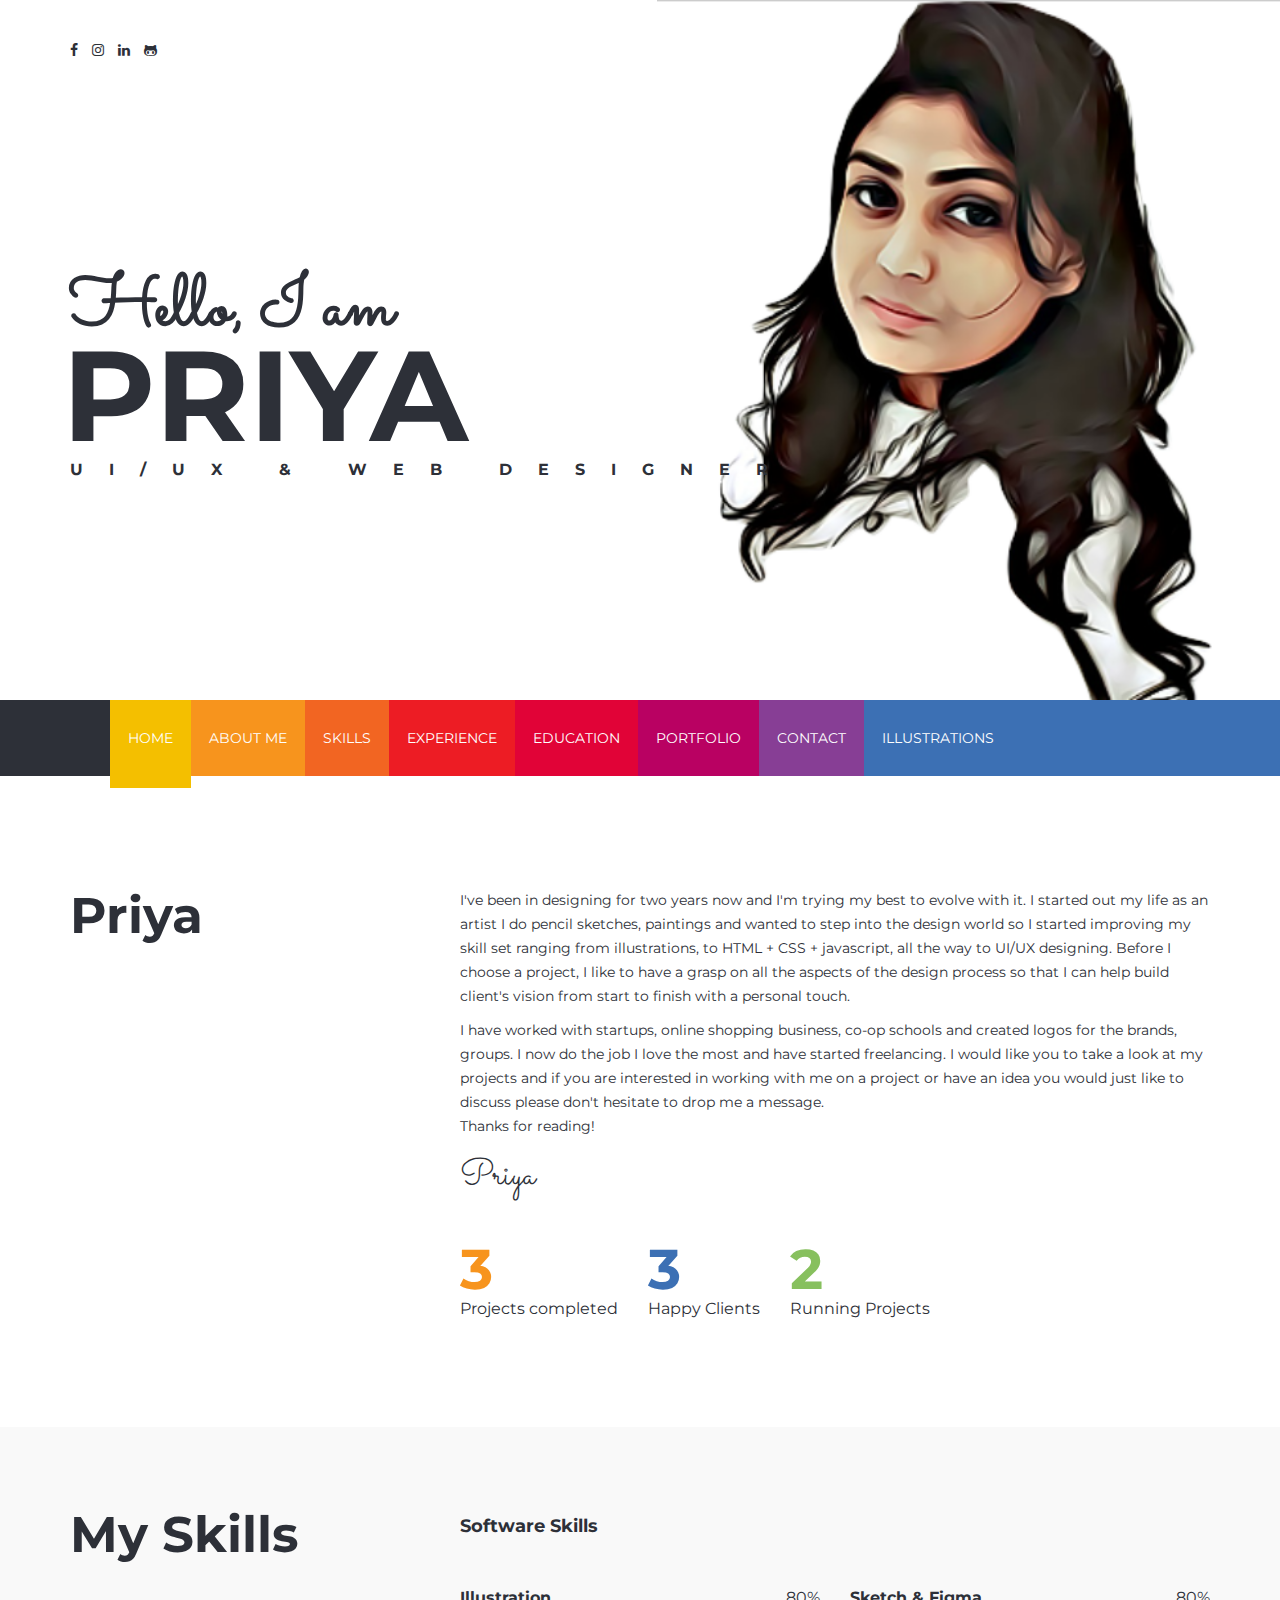
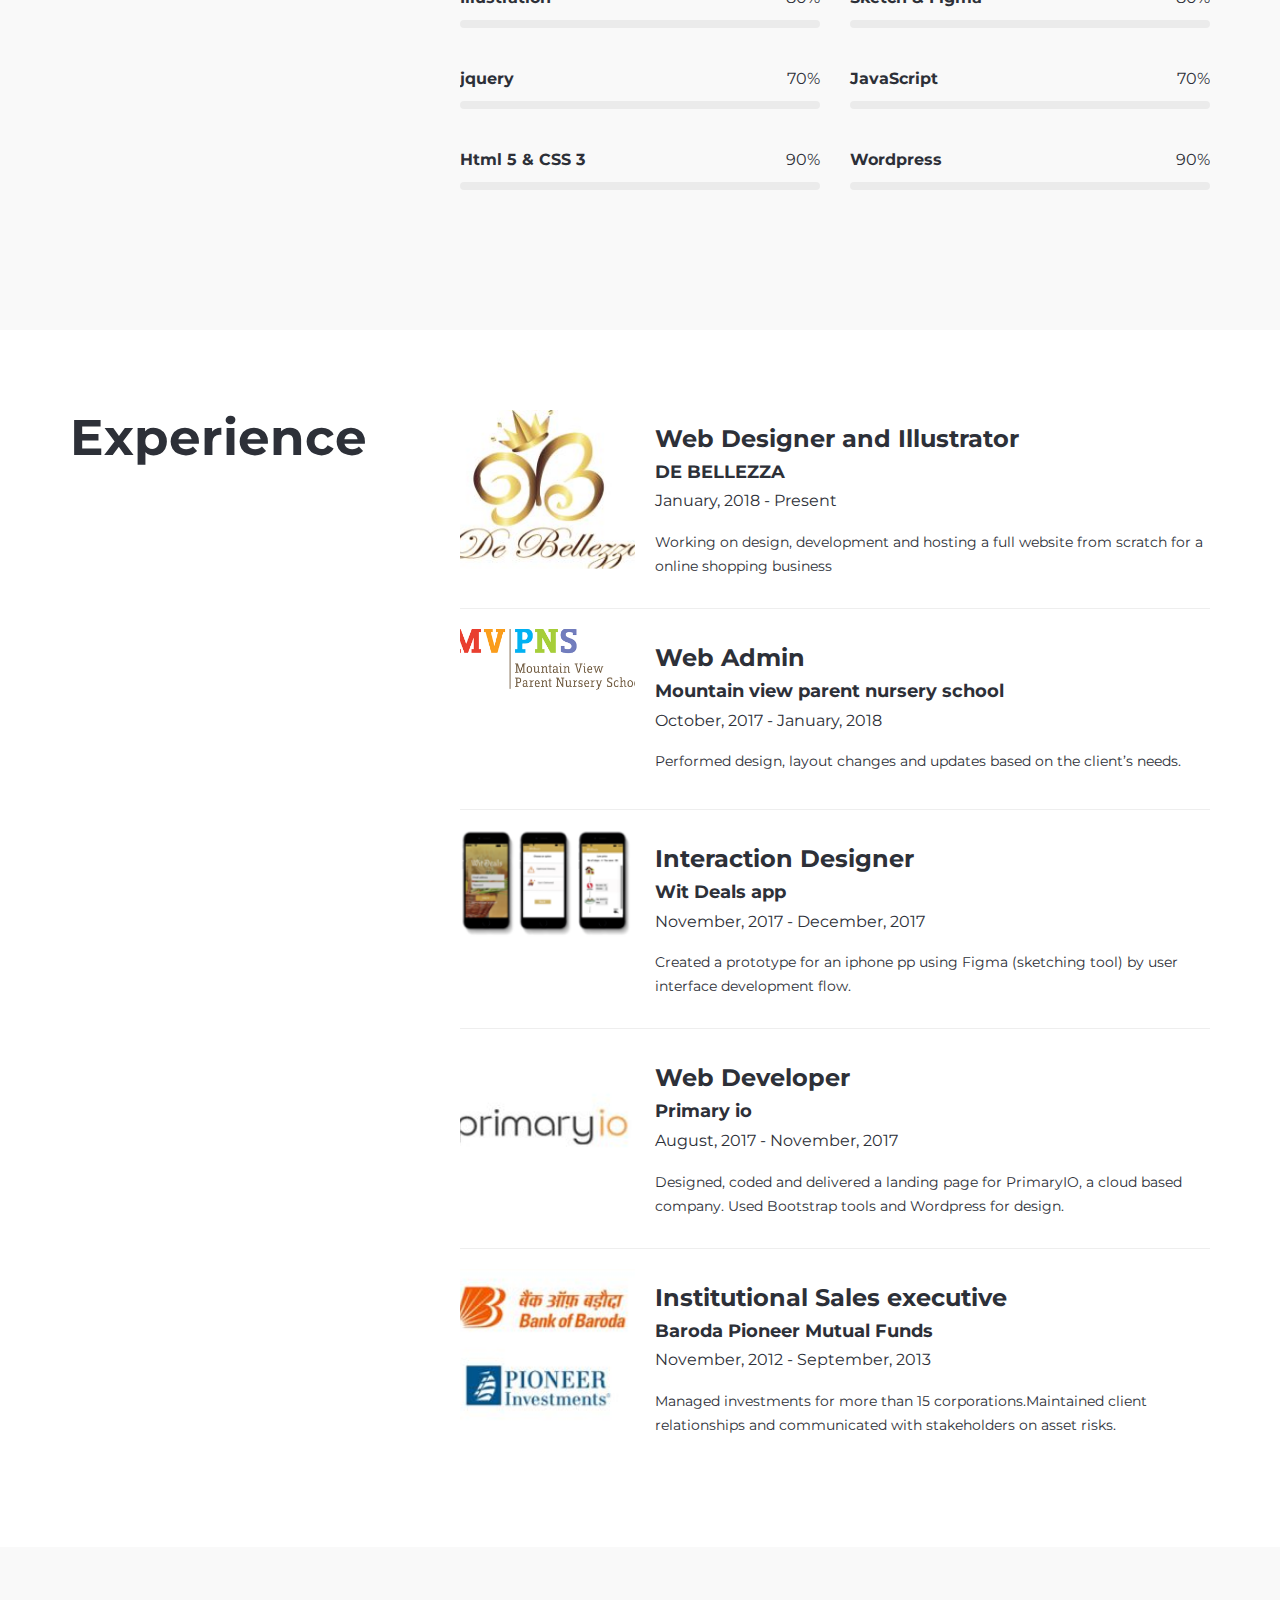
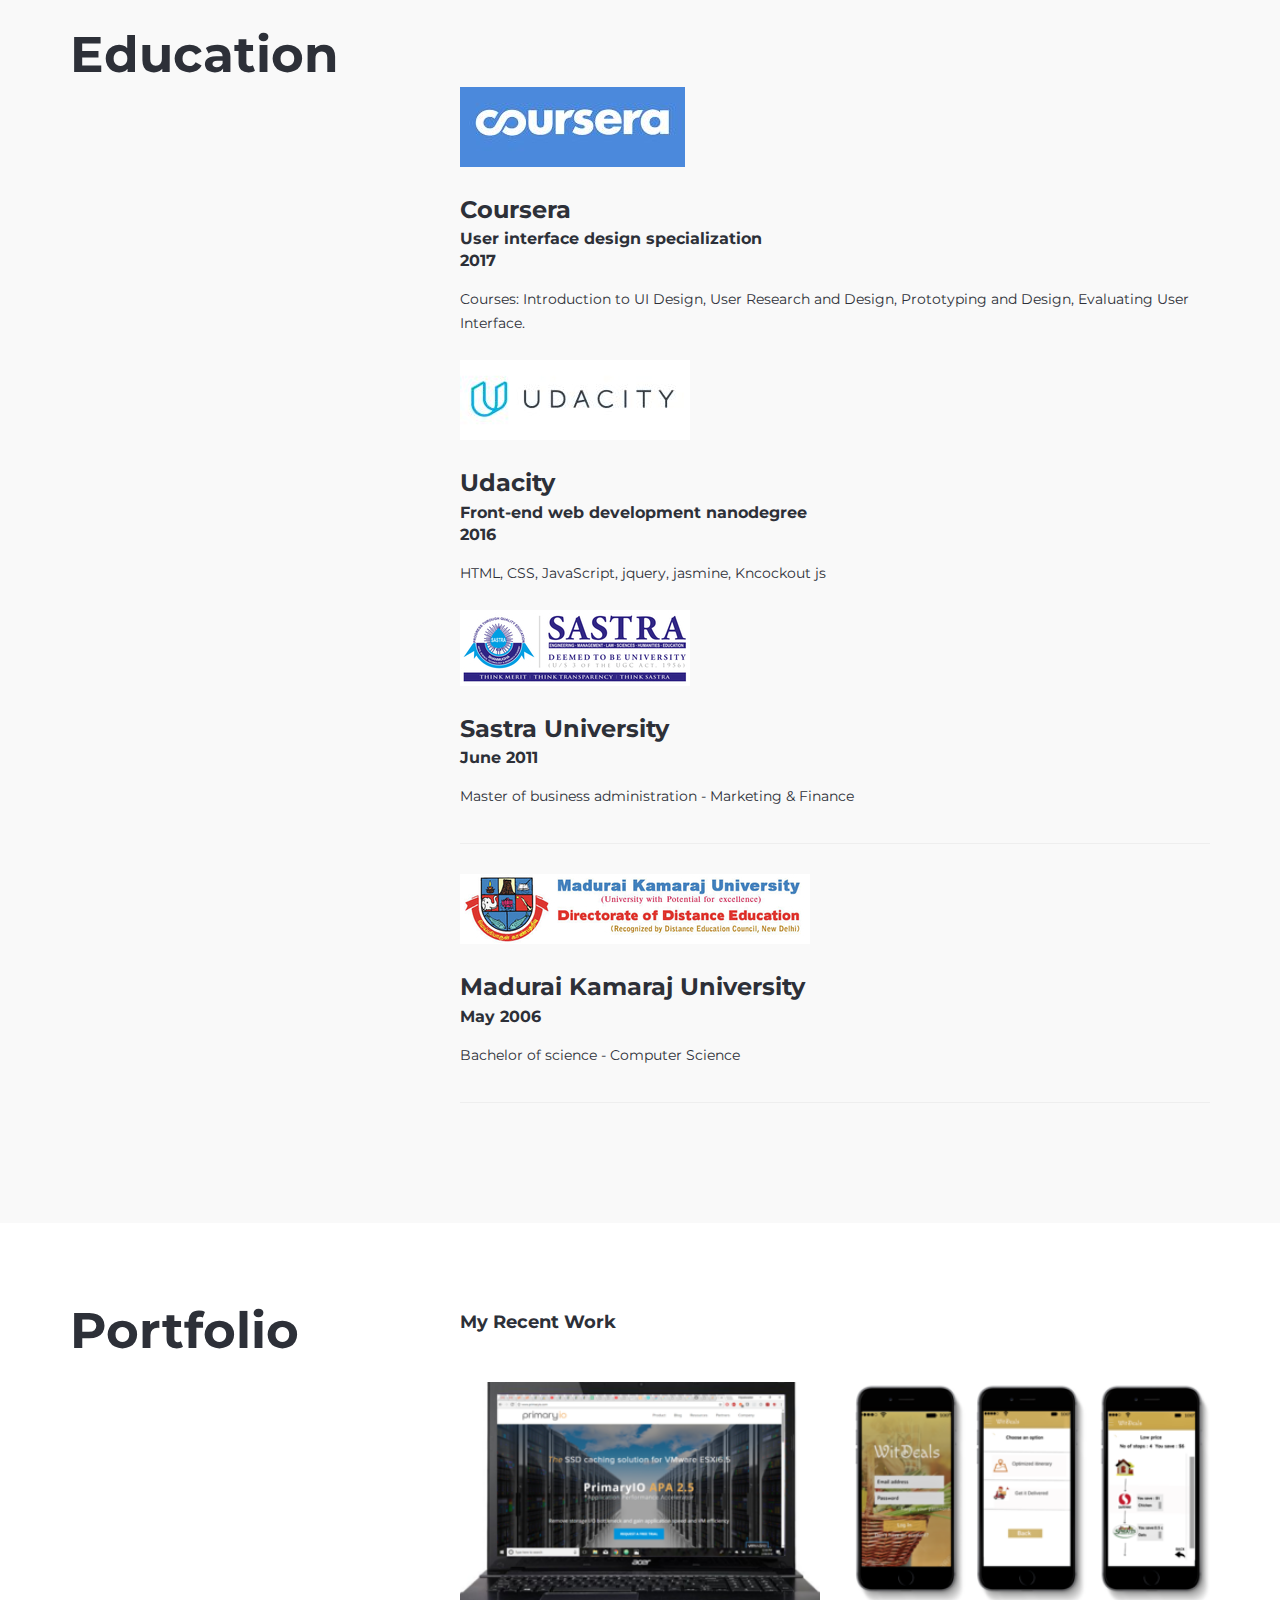
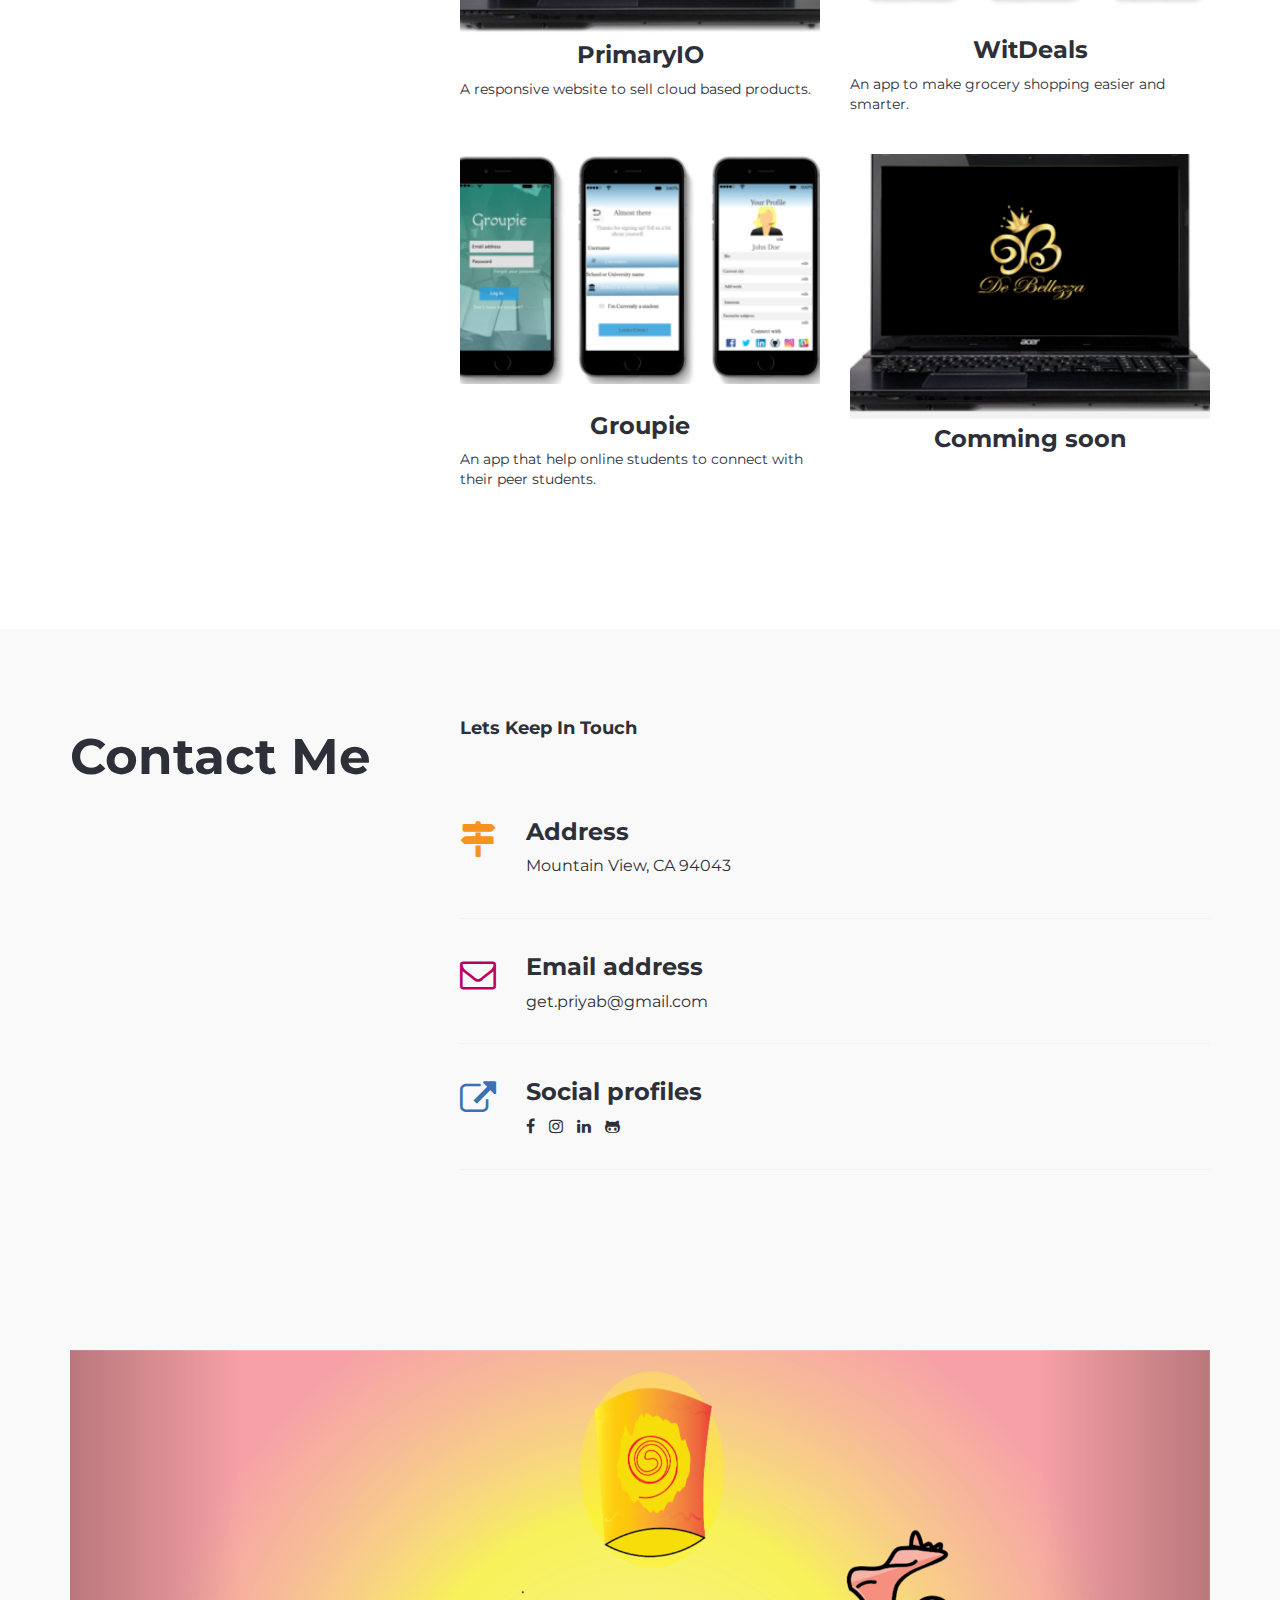
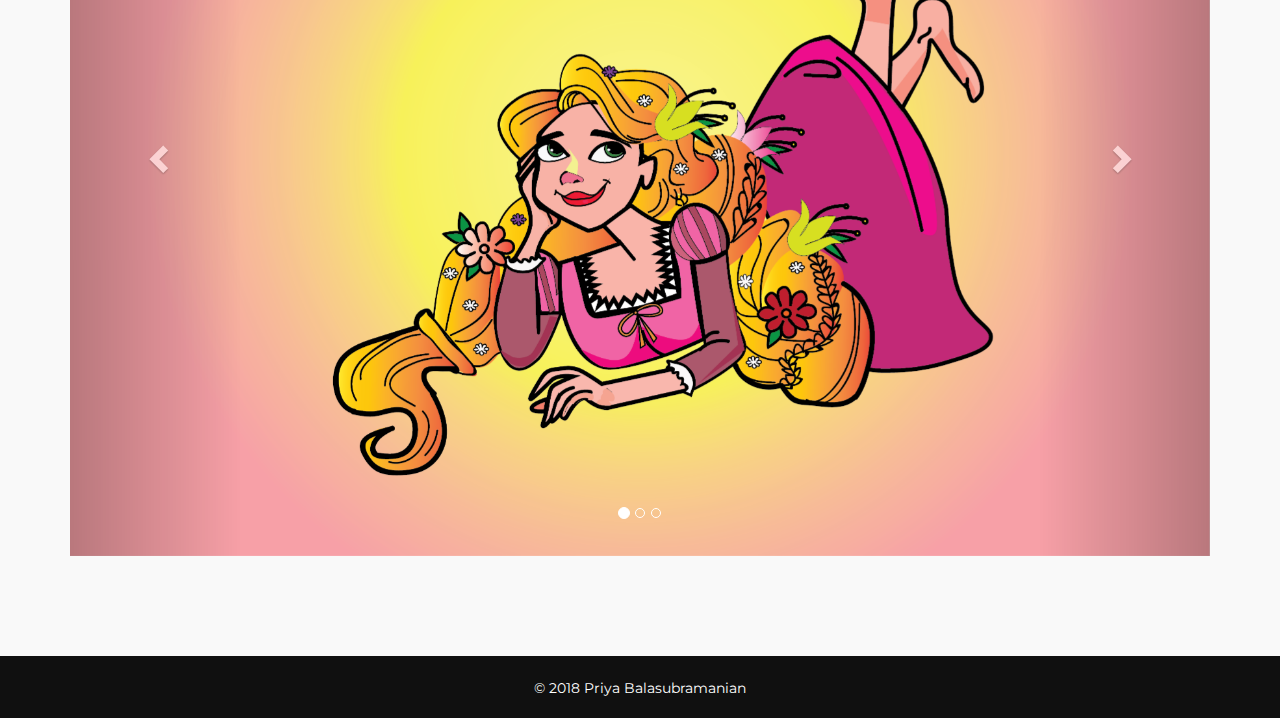
==== index.html @ 03eb18dc "new images" ====
<!DOCTYPE html>
<html lang="en">
    <head>
        <meta charset="utf-8">
        <meta http-equiv="X-UA-Compatible" content="IE=edge">
        <meta name="viewport" content="width=device-width, initial-scale=1">
        <meta name="author" content="Theme Region">
        <meta name="description" content="">

        <title>My Portfolio </title>

        <!-- CSS -->
        <link rel="stylesheet" href="css/bootstrap.min.css">
        <link rel="stylesheet" href="css/font-awesome.min.css">
        <link rel="stylesheet" href="css/magnific-popup.css">
        <link rel="stylesheet" href="css/animate.css">
        <link rel="stylesheet" href="css/main.css">
        <link rel="stylesheet" href="css/responsive.css">
        <script src="https://ajax.googleapis.com/ajax/libs/jquery/3.3.1/jquery.min.js"></script>
        <script src="https://maxcdn.bootstrapcdn.com/bootstrap/3.3.7/js/bootstrap.min.js"></script>
        <!-- Fonts -->
        <link href="https://fonts.googleapis.com/css?family=Montserrat:400,700|Sacramento" rel="stylesheet">

        <!-- icons -->
        <link rel="icon" href="images/ico/favicon.ico">
        <link rel="apple-touch-icon-precomposed" sizes="144x144" href="../images/ico/apple-touch-icon-144-precomposed.png">
        <link rel="apple-touch-icon-precomposed" sizes="114x114" href="../images/ico/apple-touch-icon-114-precomposed.png">
        <link rel="apple-touch-icon-precomposed" sizes="72x72" href="../images/ico/apple-touch-icon-72-precomposed.png">
        <link rel="apple-touch-icon-precomposed" sizes="57x57" href="../images/ico/apple-touch-icon-57-precomposed.png">

        <!-- HTML5 shim and Respond.js for IE8 support of HTML5 elements and media queries -->
        <!-- WARNING: Respond.js doesn't work if you view the page via file:// -->
        <!--[if lt IE 9]>
          <script src="https://oss.maxcdn.com/html5shiv/3.7.2/html5shiv.min.js"></script>
          <script src="https://oss.maxcdn.com/respond/1.4.2/respond.min.js"></script>
        <![endif]-->

    </head>
    <body>
        <div class="main-wrapper home-two">
            <div id="home-banner">
                <div class="container">
                    <div class="row">
                        <div class="col-sm-9">
                            <div class="banner-content">
                                <div class="home-social">
                                    <ul class="list-inline">
                                        <li><a href="https://www.facebook.com/priyabalasubramaniann" target="_blank"><i class="fa fa-facebook" aria-hidden="true"></i></a></li>
                                        <li><a href="https://www.instagram.com/p_r_i_y_a___/?hl=en" target="_blank"><i class="fa fa-instagram" aria-hidden="true"></i></a></li>
                                        <li><a href="https://www.linkedin.com/in/priyadharshini-balasubramanian-b0767b140/" target="_blank"><i class="fa fa-linkedin" aria-hidden="true"></i></a></li>
                                        <li><a href="https://github.com/priii" target="_blank"><i class="fa fa-github-alt" aria-hidden="true"></i></a></li>
                                    </ul>
                                </div>
                                <div class="banner-info">
                                    <h1>Hello, I am</h1>
                                    <h2>PRIYA</h2>
                                    <h3>UI/UX & Web Designer</h3>
                                </div>
                            </div>
                        </div>
                    </div><!-- row -->
                </div><!-- container -->
            </div><!-- home-banner -->

            <div class="container">
                <div id="navigation" class="menu-two">
                    <div class="navbar">
                        <div class="navbar-header">
                            <button type="button" class="navbar-toggle collapsed" data-toggle="collapse" data-target=".navbar-collapse">
                                <span class="sr-only">Toggle navigation</span>
                                <span class="icon-bar"></span>
                                <span class="icon-bar"></span>
                                <span class="icon-bar"></span>
                            </button>
                             <div class="navbar-brand logo">
                              <!--  <a href="index-two.html"><img class="img-responsive" src="images/logo.png" alt="Image" ></a>-->
                            </div>
                        </div>
                        <div class="collapse navbar-collapse">
                            <nav id="mainmenu">
                                <ul class="nav navbar-nav">
                                    <li class=" scroll current"><a href="#home-banner">Home</a></li>
                                    <li class="scroll"><a href="#about">About Me</a></li>
                                     <li class="scroll"><a href="#skill">Skills</a></li>
                                     <li class="scroll"><a href="#exprience">Experience</a></li>
                                     <li class="scroll"><a href="#education">Education</a></li>
                                     <li class="scroll"><a href="#portfolio">Portfolio</a></li>
                                     <li class="scroll"><a href="#contact">Contact</a></li>
                                    <li><a href="index-two.html#illustrations">Illustrations</a></li>
                                     <!--<li class="scroll"><a href="#blog">Blog</a></li>-->
                                </ul>
                            </nav>
                        </div>
                    </div><!-- navbar -->
                </div><!-- navigation -->
            </div><!-- container -->

            <div id="about" class="about-section section-padding">
                <div class="container">
                    <div class="row">
                        <div class="col-sm-4">
                            <div class="section-title">
                                <h1>Priya</h1>
                            </div>
                        </div>
                        <div class="col-sm-8">
                            <div class="about-info">
                                <p>I've been in designing for two years now and I'm trying my best to evolve with it. I started out my life as an artist I do pencil sketches, paintings
                                and wanted to step into the design world so I started improving my skill set ranging from illustrations, to HTML + CSS + javascript, all the way to UI/UX designing.
                              Before I choose a project, I like to have a grasp on all the aspects of the design process so that I can help build client's vision from start to finish with a personal touch. </p>
                              <p>I have worked with startups, online shopping business, co-op schools and created logos for the brands, groups. I now do the job I love the most and have started freelancing.
                                I would like you to take a look at my projects and if you are interested in working with me on a project or have an idea you would just like to discuss please don't hesitate to drop me a message.
                                <br>Thanks for reading! </p>

                                <div class="signature">
                                    <h1>Priya</h1>
                                </div>
                            </div>
                          <!--  <address>
                                <p><span>Full Name:</span> Priyadharshini Balasubramanian</p>
                                <p><span>Email:</span> get.priyab@gmail.com</p>
                                <p><span>Phone:</span> (734)-548-0874</p>
                                <p><span>Date of Birth:</span> Sep 27, 1989</p>
                                <p><span>Address:</span> 511 Thompson ave, Mountain View, CA 94043</p>
                            </address>-->
                            <ul class="achievement">
                                <li class="achievement-info">
                                    <span class="counter">3</span>
                                    <h4>Projects completed</h4>
                                </li>

                                <li class="achievement-info">
                                    <span class="counter counter2">3</span>
                                    <h4>Happy Clients</h4>
                                </li>
                                <li class="achievement-info">
                                    <span class="counter counter3">2</span>
                                    <h4>Running Projects</h4>
                                </li>
                            </ul>
                        </div>
                    </div><!-- row -->
                </div><!-- container -->
            </div><!-- about section -->

            <div id="skill" class="skill-section bg-color section-padding">
                <div class="container">
                    <div class="row">
                        <div class="col-sm-4">
                            <div class="section-title">
                                <h1>My Skills</h1>
                            </div>
                        </div>
                        <div class="col-sm-8">
                            <div class="section-content">
                                <div class="text-info">
                                    <h4>Software Skills</h4>

                                </div>
                                <div class="progress-content">
                                    <div class="rating-bar bar-left">
                                        <label>Illustration</label>
                                        <span class="rating-count pull-right">80%</span>
                                        <div class="skill-progress">
                                            <div class="progress">
                                                <div class="progress-bar" role="progressbar" aria-valuenow="90" aria-valuemin="0" aria-valuemax="100" >
                                                </div>
                                            </div>
                                        </div>
                                        <label>jquery</label>
                                        <span class="rating-count pull-right">70%</span>
                                        <div class="skill-progress">
                                            <div class="progress">
                                                <div class="progress-bar bar1" role="progressbar" aria-valuenow="40" aria-valuemin="0" aria-valuemax="100" >
                                                </div>
                                            </div>
                                        </div>
                                        <label>Html 5 & CSS 3</label>
                                        <span class="rating-count pull-right">90%</span>
                                        <div class="skill-progress">
                                            <div class="progress">
                                                <div class="progress-bar bar2" role="progressbar" aria-valuenow="70" aria-valuemin="0" aria-valuemax="100" >
                                                </div>
                                            </div>
                                        </div>
                                    </div>

                                    <div class="skill rating-bar bar-right">
                                        <label>Sketch & Figma</label>
                                        <span class="rating-count pull-right">80%</span>
                                        <div class="skill-progress">
                                            <div class="progress">
                                                <div class="progress-bar bar3" role="progressbar" aria-valuenow="80" aria-valuemin="0" aria-valuemax="100" >
                                                </div>
                                            </div>
                                        </div>
                                        <label>JavaScript</label>
                                        <span class="rating-count pull-right">70%</span>
                                        <div class="skill-progress">
                                            <div class="progress">
                                                <div class="progress-bar bar4" role="progressbar" aria-valuenow="50" aria-valuemin="0" aria-valuemax="100" >
                                                </div>
                                            </div>
                                        </div>
                                        <label>Wordpress</label>
                                        <span class="rating-count pull-right">90%</span>
                                        <div class="skill-progress">
                                            <div class="progress">
                                                <div class="progress-bar bar5" role="progressbar" aria-valuenow="90" aria-valuemin="0" aria-valuemax="100" >
                                                </div>
                                            </div>
                                        </div>
                                    </div>
                                </div>


                            </div>
                        </div>
                    </div><!-- row -->
                </div><!-- container -->
            </div><!-- skill section -->

            <div id="exprience" class="exprience-section section-padding">
                <div class="container">
                    <div class="row">
                        <div class="col-sm-4">
                            <div class="section-title">
                                <h1>Experience</h1>
                            </div>
                        </div>
                        <div class="col-sm-8">
                            <!--<div class="text-info">
                                <h4>1 year Exprience</h4>
                                <p>Started working on projects in 2016.</p>
                            </div>-->
                            <div class="exprience">
                                <div class="exprience-image">
                                    <img class="img-responsive" src="images/exprience/1.jpg" alt="Image">
                                </div>
                                <div class="exprience-info">
                                    <h3>Web Designer and Illustrator</h3>
                                    <h4> DE BELLEZZA</h4>
                                    <h5>January, 2018 - Present </h5>
                                    <p>Working on design, development and hosting a full website from scratch for a online shopping business</p>
                                </div>
                            </div>
                            <hr>
                            <div class="exprience">
                                <div class="exprience-image">
                                    <img class="img-responsive" src="images/exprience/2.png" alt="Image">
                                </div>
                                <div class="exprience-info">
                                    <h3>Web Admin</h3>
                                    <h4>Mountain view parent nursery school</h4>
                                    <h5>October, 2017 - January, 2018 </h5>
                                    <p>Performed design, layout changes and updates based on the client’s needs.</p>
                                </div>
                            </div>
                            <hr>
                            <div class="exprience">
                                <div class="exprience-image">
                                    <img class="img-responsive" src="images/exprience/3.png" alt="Image">
                                </div>
                                <div class="exprience-info">
                                    <h3>Interaction Designer</h3>
                                    <h4>Wit Deals app</h4>
                                    <h5>November, 2017 - December, 2017 </h5>
                                    <p>Created a prototype for an iphone pp using Figma (sketching tool) by user interface development flow.</p>
                                </div>
                            </div>
                            <hr>
                            <div class="exprience">
                                <div class="exprience-image">
                                    <img class="img-responsive" src="images/exprience/4.jpg" alt="Image">
                                </div>
                                <div class="exprience-info">
                                    <h3>Web Developer</h3>
                                    <h4>Primary io</h4>
                                    <h5>August, 2017 - November, 2017 </h5>
                                    <p>Designed, coded and delivered a landing page for PrimaryIO, a cloud based company. Used Bootstrap tools and Wordpress for design. </p>
                                </div>
                            </div>
                            <hr>
                            <div class="exprience">
                                <div class="exprience-image">
                                    <img class="img-responsive" src="images/exprience/5.jpg" alt="Image">
                                </div>
                                <div class="exprience-info">
                                    <h3>Institutional Sales executive</h3>
                                    <h4> Baroda Pioneer Mutual Funds</h4>
                                    <h5>November, 2012 - September, 2013</h5>
                                    <p>Managed investments for more than 15 corporations.Maintained client relationships and communicated with stakeholders on asset risks.</p>
                                </div>
                            </div>
                        </div>
                    </div><!-- row -->
                </div><!-- container -->
            </div><!-- exprience section -->

            <div id="education" class="education-section bg-color section-padding">
                <div class="container">
                    <div class="row">
                        <div class="col-sm-4">
                            <div class="section-title">
                                <h1>Education</h1>
                            </div>
                        </div>
                        <div class="col-sm-8">
                            <div class="section-content">
                                <div class="text-info">


                                </div>
                                <div class="education-info">
                                  <img class="img-responsive" src="images/education/4.jpg" alt="Image">

                                    <h3>Coursera</h3>
                                    <h5>User interface design specialization</h5>
                                    <h6>2017</h6>
                                    <p>Courses: Introduction to UI Design, User Research and Design, Prototyping and Design, Evaluating User Interface.</p>

                                </div>
                                <div class="education-info">
                                    <img class="img-responsive" src="images/education/3.jpg" alt="Image">
                                    <h3>Udacity</h3>
                                    <h5>Front-end web development nanodegree</h5>
                                    <h6>2016</h6>
                                    <p> HTML, CSS, JavaScript, jquery, jasmine, Kncockout js </p>

                                </div>
                                <div class="education-info">
                                    <img class="img-responsive" src="images/education/6.jpg" alt="Image">
                                    <h3>Sastra University</h3>
                                    <h6>June 2011</h6>
                                    <p>Master of business administration - Marketing & Finance</p>

                                </div>
                                <hr>
                                <div class="education-info">
                                  <img class="img-responsive" src="images/education/7.jpg" alt="Image">
                                    <h3>Madurai Kamaraj University</h3>

                                    <h6>May 2006</h6>
                                    <p>Bachelor of science - Computer Science</p>

                                </div>
                                <hr>

                            </div>
                        </div>
                    </div><!-- row -->
                </div><!-- container -->
            </div><!-- education section -->

            <div id="portfolio" class="portfolio-section section-padding">
                <div class="container">
                    <div class="row">
                        <div class="col-sm-4">
                            <div class="section-title">
                                <h1>Portfolio</h1>
                            </div>
                        </div>
                        <div class="col-sm-8">
                            <div class="text-info">
                                <h4>My Recent Work</h4>

                            </div>
                            <div class="portfolio-content">
                                <div class="row">
                                    <div class="col-sm-6 ">
                                        <div class="portfolio-item zoom" >
                                         <a href="primaryio.html" target="_blank"><img class="img-responsive" src="images/portfolio/10.png" alt="Image"> </a>

                                         <div style="display: flex; justify-content: center;"> <a href="primaryio.html" target="_blank"><h3 >PrimaryIO</h3></a></div>
                                          <p>A responsive website to sell cloud based products.</p>

                                        </div>

                                    </div>

                                    <div class="col-sm-6">
                                        <div class="portfolio-item zoom" >
                                         <a href="witdeals.html" target="_blank"><img class="img-responsive" src="images/portfolio/11.png" alt="Image"> </a>
                                        <br>
                                         <div style="display: flex; justify-content: center;"> <a href="witdeals.html" target="_blank"><h3 >WitDeals</h3></a></div>
                                          <p>An app to make grocery shopping easier and smarter.</p>

                                        </div>

                                    </div>

                                    <div class="col-sm-6">
                                        <div class="portfolio-item zoom">
                                         <a href="groupstudy.html" target="_blank"><img class="img-responsive" src="images/portfolio/13.png" alt="Image"> </a>
                                         <br>
                                         <div style="display: flex; justify-content: center;"> <a href="groupstudy.html" target="_blank"><h3 >Groupie</h3></a></div>
                                          <p>An app that help online students to connect with their peer students.</p>

                                        </div>

                                    </div>

                                    <div class="col-sm-6">
                                        <div class="portfolio-item zoom">
                                         <img class="img-responsive" src="images/portfolio/12.png" alt="Image">

                                         <div style="display: flex; justify-content: center;"><h3 >Comming soon</h3></div>


                                        </div>

                                    </div>




                                  <!--  <div class="col-sm-6">
                                        <div class="portfolio-item">
                                            <img class="img-responsive" src="images/portfolio/15.png" alt="Image">
                                            <div class="portfolio-overlay">
                                                <div class="portfolio-info">
                                                    <a href="images/portfolio/15.png"><i class="fa fa-camera-retro" aria-hidden="true"></i></a>
                                                    <h3>PrimaryIO</h3>
                                                    <p>Landing page</p>
                                                </div>
                                            </div>
                                        </div>
                                    </div>-->
                                  <!--  <div class="col-sm-6">
                                        <div class="portfolio-item">
                                            <img class="img-responsive" src="images/portfolio/7.jpg" alt="Image">
                                            <div class="portfolio-overlay">
                                                <div class="portfolio-info">
                                                    <a href="images/portfolio/7.jpg"><i class="fa fa-camera-retro" aria-hidden="true"></i></a>
                                                    <h3>Book Cover</h3>
                                                    <p>Print Design</p>
                                                </div>
                                            </div>
                                        </div>
                                    </div>-->
                                    <!--<div class="col-sm-6">
                                        <div class="portfolio-item">
                                            <img class="img-responsive" src="images/portfolio/8.jpg" alt="Image">
                                            <div class="portfolio-overlay">
                                                <div class="portfolio-info">
                                                    <a href="images/portfolio/8.jpg"><i class="fa fa-camera-retro" aria-hidden="true"></i></a>
                                                    <h3>Book Cover</h3>
                                                    <p>Print Design</p>
                                                </div>
                                            </div>
                                        </div>
                                    </div>-->
                                </div>
                            </div><!-- portfolio content -->
                       </div>
                    </div><!-- row -->
                </div><!-- container -->
            </div><!-- portfolio section -->

            <div id="contact" class="contact-section bg-color section-padding">
                <div class="container">
                    <div class="row">
                        <div class="col-sm-4">
                            <div class="section-title">
                                <h1>Contact Me</h1>
                            </div>
                        </div>
                        <div class="col-sm-8">
                            <div class="section-content">
                                <div class="text-info">
                                    <h4>Lets Keep In Touch</h4>

                                </div>
                                <div class="address">
                                    <ul>
                                        <li>
                                            <div class="icons">
                                                <i class="fa fa-map-signs" aria-hidden="true"></i>
                                            </div>
                                            <h3>Address</h3>
                                            <p>Mountain View, CA 94043</p>
                                        </li>
                                      <!--  <li>
                                            <div class="icons icons1">
                                                <i class="fa fa-phone" aria-hidden="true"></i>
                                            </div>
                                            <h3>Mobile number</h3>
                                            <p>734-548-0847</p>
                                        </li>-->
                                        <li>
                                            <div class="icons icons2">
                                                <i class="fa fa-envelope-o" aria-hidden="true"></i>
                                            </div>
                                            <h3>Email address</h3>
                                            <a href="#">get.priyab@gmail.com</a>
                                        </li>
                                        <li>
                                            <div class="icons icons3">
                                                <i class="fa fa-external-link" aria-hidden="true"></i>
                                            </div>
                                            <h3>Social profiles</h3>
                                            <ul class="social list-inline">
                                              <li><a href="https://www.facebook.com/priyabalasubramaniann"><i class="fa fa-facebook" aria-hidden="true"></i></a></li>
                                              <li><a href="https://www.instagram.com/p_r_i_y_a___/?hl=en"><i class="fa fa-instagram" aria-hidden="true"></i></a></li>
                                              <li><a href="https://www.linkedin.com/in/priyadharshini-balasubramanian-b0767b140/"><i class="fa fa-linkedin" aria-hidden="true"></i></a></li>
                                              <li><a href="https://github.com/priii"><i class="fa fa-github-alt" aria-hidden="true"></i></a></li>
                                            </ul>
                                        </li>
                                    </ul>
                                </div>

                            </div>
                        </div>
                    </div><!-- row -->
                </div><!-- container -->
            </div><!-- contact section -->

          <!--  <div id="blog" class="blog-section section-padding">
                <div class="container">
                    <div class="row">
                        <div class="col-sm-4">
                            <div class="section-title">
                                <h1>Blog</h1>
                            </div>
                        </div>
                        <div class="col-sm-8">
                            <div class="text-info">
                                <h4>My Painting Blog</h4>
                                <p>Hello Everyone .. I’m a self taught artist I always had interest in pencil sketching and painting , recently started to replicate the painting and photographs that I like and I find that’s one of a several ways to learn the  brush strokes and color combinations. Hopefully someday I will do my own work. So this page is to mainly to display my artwork and get feedback, feel free to comment about my painting.</p>
                            </div>
                            <div class="row">
                                <div class="col-sm-6">
                                    <div class="entry-post">
                                        <div class="entry-thumbnail">
                                            <div class="thumbnail-oberlay"></div>
                                            <img class="img-responsive" src="images/blog/t.jpg" alt="Image">
                                        </div>
                                        <div class="post-content">
                                            <div class="time">
                                                <a href="#">1 <span></span></a>
                                            </div>
                                            <div class="entry-title">
                                               <h2><a href="blog-details-two.html">Tangled</a></h2>
                                           </div>
                                        </div>
                                    </div>
                                </div>
                                <div class="col-sm-6">
                                    <div class="entry-post">
                                        <div class="entry-thumbnail">
                                            <div class="thumbnail-oberlay"></div>
                                            <img class="img-responsive" src="images/blog/h1.jpg" alt="Image">
                                        </div>
                                        <div class="post-content">
                                            <div class="time time1">
                                                <a href="#">2 <span></span></a>
                                            </div>
                                            <div class="entry-title">
                                               <h2><a href="blog.html">Dashboard Design: 50+ Brilliant Examples and Resources</a></h2>
                                           </div>
                                        </div>
                                    </div>
                                </div>
                                <div class="col-sm-6">
                                    <div class="entry-post">
                                        <div class="entry-thumbnail">
                                            <div class="thumbnail-oberlay"></div>
                                            <img class="img-responsive" src="images/blog/bud.jpg" alt="Image">
                                        </div>
                                        <div class="post-content">
                                            <div class="time time2">
                                                <a href="#">3 <span></span></a>
                                            </div>
                                            <div class="entry-title">
                                               <h2><a href="blog.html">Dashboard Design: 50+ Brilliant Examples and Resources</a></h2>
                                           </div>
                                        </div>
                                    </div>
                                </div>
                                <div class="col-sm-6">
                                    <div class="entry-post">
                                        <div class="entry-thumbnail">
                                            <div class="thumbnail-oberlay"></div>
                                            <img class="img-responsive" src="images/blog/rym.jpg" alt="Image">
                                        </div>
                                        <div class="post-content">
                                            <div class="time time3">
                                                <a href="#">4 <span></span></a>
                                            </div>
                                            <div class="entry-title">
                                               <h2><a href="#">Dashboard Design: 50+ Brilliant Examples and Resources</a></h2>
                                           </div>
                                        </div>
                                    </div>
                                </div>
                                <div class="col-sm-6">
                                    <div class="entry-post">
                                        <div class="entry-thumbnail">
                                            <div class="thumbnail-oberlay"></div>
                                            <img class="img-responsive" src="images/blog/5.jpg" alt="Image">
                                        </div>
                                        <div class="post-content">
                                            <div class="time time4">
                                                <a href="#">08 <span>feb</span></a>
                                            </div>
                                            <div class="entry-title">
                                               <h2><a href="#">Dashboard Design: 50+ Brilliant Examples and Resources</a></h2>
                                           </div>
                                        </div>
                                    </div>
                                </div>
                                <div class="col-sm-6">
                                    <div class="entry-post">
                                        <div class="entry-thumbnail">
                                            <div class="thumbnail-oberlay"></div>
                                            <img class="img-responsive" src="images/blog/6.jpg" alt="Image">
                                        </div>
                                        <div class="post-content">
                                            <div class="time time5">
                                                <a href="#">02 <span>feb</span></a>
                                            </div>
                                            <div class="entry-title">
                                               <h2><a href="#">Dashboard Design: 50+ Brilliant Examples and Resources</a></h2>
                                           </div>
                                        </div>
                                    </div>
                                </div>
                            </div>
                        </div>
                    </div>
                </div>
            </div>-->
            <div id="illustrations" class="profile-section  bg-color section-padding">



                    <div class="container">

               <div id="myCarousel" class="carousel slide" data-ride="carousel">
                 <!-- Indicators -->
                 <ol class="carousel-indicators">
                   <li data-target="#myCarousel" data-slide-to="0" class="active"></li>
                   <li data-target="#myCarousel" data-slide-to="1"></li>
                   <li data-target="#myCarousel" data-slide-to="2"></li>
                 </ol>

                 <!-- Wrapper for slides -->
                 <div class="carousel-inner">
                   <div class="item active">
                     <img src="images/tangled2.png" alt="tangled" style="width:100%;">
                   </div>
                   <div class="item">
                     <img src="images/up.png" alt="up disney" style="width:100%;">
                   </div>
                   <div class="item">
                     <img src="images/Arav.png" alt="livingroom" style="width:100%;">
                   </div>
                   <div class="item">
                     <img src="images/cooking.png" alt="Cooking" style="width:100%;">
                   </div>

                   <div class="item">
                     <img src="images/living room.png" alt="livingroom" style="width:100%;">
                   </div>
                   <div class="item">
                     <img src="images/bike.png" alt="livingroom" style="width:100%;">
                   </div>
                   <div class="item">
                     <img src="images/makeup1.png" alt="livingroom" style="width:100%;">
                   </div>
                   <div class="item">
                     <img src="images/reading.png" alt="livingroom" style="width:100%;">
                   </div>
                   <div class="item">
                     <img src="images/fashion.png" alt="livingroom" style="width:100%;">
                   </div>
                   <div class="item">
                     <img src="images/WLF.png" alt="livingroom" style="width:100%;">
                   </div>
                   <div class="item">
                     <img src="images/aqua1.png" alt="livingroom" style="width:100%;">
                   </div>
                   <div class="item">
                     <img src="images/uphouse.png" alt="livingroom" style="width:100%;">
                   </div>

                 </div>

                 <!-- Left and right controls -->
                 <a class="left carousel-control" href="#myCarousel" data-slide="prev">
                   <span class="glyphicon glyphicon-chevron-left"></span>
                   <span class="sr-only">Previous</span>
                 </a>
                 <a class="right carousel-control" href="#myCarousel" data-slide="next">
                   <span class="glyphicon glyphicon-chevron-right"></span>
                   <span class="sr-only">Next</span>
                 </a>
               </div>
             </div>

                   </div>

            <div id="footer">
                <div class="container text-center">
                    <div class="footer">
                        <p> &copy; 2018 <a href="#">Priya Balasubramanian</a></p>
                    </div>
                </div><!-- contaner -->
            </div><!-- footer -->

        </div><!-- main wrapper -->

        <!-- JS -->
        <script src="js/jquery.min.js"></script>
        <script src="js/bootstrap.min.js"></script>
        <script src="js/waypoints.min.js"></script>
        <script src="js/counterup.min.js"></script>
        <script src="js/inview.min.js"></script>
        <script src="js/easypiechart.js"></script>
        <script src="js/magnific-popup.min.js"></script>
        <script src="js/main.js"></script>
    </body>
</html>
---- css/main.css ----
/*
    Template Name: Geek
    Template URL: http://demo.themeregion.com/Geek
    Author: Theme Region
    Author URI : http://www.themeregion.com/
    Version: 1.0
    Description: HTML5 Responsive Personal Portfolio & Resume HTML Template.
    Tag: HTML5, CSS3, jQuery, Responsive Template.
*/


/* Table of Contents
==================================================
# Global
# Home Banner
# About Section
# Skill Section
# Exprience Section
# Education Section
# Portfolio Section
# Contact Section
# Blog Section
# Profile Section
# Footer Section
# Blog Details
# Extra Css

==================================================

*/

/* ==========================================================================
    Global
 ========================================================================== */

html,
body {
    font-family: 'Montserrat', sans-serif;
    font-weight:normal;
    overflow-x:hidden;
    -webkit-font-smoothing: antialiased;
    color: #2d3038;
}

h1, h2, h3, h4, h5, h6 {
    font-family: 'Montserrat', sans-serif;
    font-weight: 700;
    color: #2d3038;
}

ul {
    margin:0;
    padding:0;
    list-style:none;
}

a{
    color: #2d3038;
}

a:hover {
    color: #00aeef;
}

a, a:hover, a:active,
a:focus, button:focus, .btn:focus,
.form-control:focus {
    outline: none !important;
    text-decoration: none !important;
    box-shadow: none !important;
}

.section-padding {
    padding-top: 80px;
    padding-bottom: 100px;
}

.section-title {
    margin-bottom: 60px;
}

.section-title h1 {
    font-size: 56px;
}

.home-two .section-title h1 {
    font-size: 50px;
    margin-top: 0;
}

.bg-color {
    background-color: #f9f9f9;
    position: relative;
}

.bg-color:before {
    position: absolute;
    content: "";
    top: 0;
    left: -100%;
    width: 100%;
    height: 100%;
    background-color: #f9f9f9;
    display: block;
}

.section-content {
    max-width: 750px;
}

.btn.btn-primary {
    padding-left: 30px;
    padding-right: 30px;
    font-size: 16px;
    padding-top: 10px;
    padding-bottom: 10px;
    background-color: #3c70b4;
    border: 1px solid #3c70b4;
    position: relative;
    overflow: hidden;
    z-index: 1;
}

.btn.btn-primary:before {
    position: absolute;
    content: "";
    top: 0;
    left: -100%;
    width: 100%;
    height: 100%;
    background-color: #fff;
    z-index: -1;
}

.btn.btn-primary:hover:before {
    left: 0;
}

.btn.btn-primary:hover {
    color: #3c70b4;
}



/* ==========================================================================
    Home Banner
 ========================================================================== */

/* Navigation */

#navigation.menu-one .navbar {
    width: 30%;
    left: inherit;
    right: 0;
}

#navigation .navbar-nav>li {
    background-color: #2d3038;
}

#navigation.menu-one .navbar-nav>li {
    float: none;
    height: 9.1%;
    position: relative;
    margin-left: 10px;
}

#navigation.menu-one .navbar-nav {
    float: none;
}

#navigation.menu-one .navbar-nav> li:hover,
#navigation.menu-one .navbar-nav> li.current {
    margin-left: 0;
    padding-left: 10px;
}

#navigation .navbar-nav>li a {
    color: #fff;
    font-size: 14px;
    text-transform: uppercase;
    display: block;
    height: 100%;
    width: 100%;
    padding: 0;
}

#navigation.menu-one .navbar-nav>li span {
    position: absolute;
    top: 50%;
    left: 90px;
    margin-top: -8px;
}

#navigation .navbar-nav>li i {
    position: absolute;
    left: -50px;
    font-size: 30px;
    margin-top: -6px;
}

.nav>li>a:focus,
.nav>li>a:hover {
    background-color: transparent;
}

#navigation.menu-one .navbar:before {
    left: 15px;
    right: -100%;
}

#navigation.menu-one .navbar:after {
   display: none;

}

.home-one .logo {
    height: 65px;
    float: none;
    margin-left: 10px;
    padding: 4px 30px;
}

.home-one .navbar-nav {
    margin-top: 65px;
}

#navigation .navbar-nav>li:nth-child(1) {
    background-color: #f4bf00;
}

#navigation .navbar-nav>li:nth-child(2) {
    background-color: #f7941d;
}

#navigation .navbar-nav>li:nth-child(3) {
    background-color: #f26522;
}

#navigation .navbar-nav>li:nth-child(4) {
    background-color: #ed1c24;
}

#navigation .navbar-nav>li:nth-child(5) {
    background-color: #e10337;
}

#navigation .navbar-nav>li:nth-child(6) {
    background-color: #b90162;
}

#navigation .navbar-nav>li:nth-child(7) {
    background-color: #873e95;
}

#navigation .navbar-nav>li:nth-child(8) {
    background-color: #3c70b4;
}

#navigation .navbar-nav>li:nth-child(9) {
    background-color: #05ac80;
}

#navigation .navbar-nav>li:last-child {
    background-color: #87c05e;
}

#navigation .navbar-nav>li .social {
    position: absolute;
    top: 50%;
    margin-top: -19px;
    left: 35px;
}

#navigation .navbar-nav>li ul li {
    padding: 0;
}

#navigation .navbar-nav>li ul li i {
    font-size: 16px;
    margin-right: 0;
    position: inherit;
}

#navigation .navbar-nav>li ul li a {
    padding: 10px;
}

#navigation .navbar-nav>li ul li a:hover i {
    font-size: 16px;
    color: #000;
}

/* home-two */

#navigation .navbar {
    border: 0;
}

#navigation.menu-two .navbar-nav>li a {
    padding: 28px 18px;
    height: inherit;
    position: inherit !important;
}

#navigation.menu-two .navbar-nav>li.current a,
#navigation.menu-two .navbar-nav>li a:hover {
    padding-bottom: 40px;
}

#navigation.menu-two .navbar-nav>li:last-child a:hover,
#navigation.menu-two .navbar-nav>li:last-child.current a {

}

#navigation.menu-two .navbar-nav>li:last-child {
    background-color: #3c70b4;
}

#navigation .navbar:before,
#navigation .navbar:after {
    position: absolute;
    content: "";
    top: 0;
    width: 100%;
    height: 76px;
    background-color: #2d3038;
    z-index: -1;
}

#navigation .navbar:before {
    right:0;
    background-color: #2d3038;
    left: -100%;
}

#navigation .navbar:after {
    left: 50%;
    background-color: #3c70b4;
    right: 0;
    z-index: -1;
}

.logo {
    background-color: #2d3038;
    height: 76px;
    padding: 9px 25px 10px 15px;
}

.menu-two .navbar-fixed-top {
    max-width: 1170px;
    margin: 0 auto;
}


/*Dropdown CSS*/

ul.sub-menu {
  position: absolute;
  top: 100%;
  left: 0;
  list-style: none;
  padding:7px 0;
  margin: 0;
  min-width: 160px;
  display: none;
  z-index: 999;
  background-color: #f4bf00;
}

.nav.navbar-nav > li:hover > ul.sub-menu {
  display: block;
  -webkit-animation: fadeInUp 500ms;
  -moz-animation: fadeInUp 500ms;
  -ms-animation: fadeInUp 500ms;
  -o-animation: fadeInUp 500ms;
  animation: fadeInUp 500ms;
}

#navigation.menu-two .navbar-nav .sub-menu li a {
    padding: 5px 18px;
    color: #fff;
    font-size: 13px;
}

@-webkit-keyframes fadeInUp {
  0% {
    opacity: 0;
    -webkit-transform: translateY(30px);
    transform: translateY(30px);
  }

  100% {
    opacity: 1;
    -webkit-transform: translateY(0);
    transform: translateY(0);
  }
}

@-webkit-keyframes fadeInUp {
  0% {
    opacity: 0;
    -webkit-transform: translateY(30px);
    transform: translateY(30px);
  }

  100% {
    opacity: 1;
    -webkit-transform: translateY(0);
    transform: translateY(0);
  }
}

@keyframes fadeInUp {
  0% {
    opacity: 0;
    -webkit-transform: translateY(30px);
    transform: translateY(30px);
  }

  100% {
    opacity: 1;
    -webkit-transform: translateY(0);
    transform: translateY(0);
  }
}

.fadeInUp {
  -webkit-animation-name: fadeInUp;
  animation-name: fadeInUp;
}

/*End Drpdown Menu CSS*/

/* Navbar Toggle */

.navbar-toggle {
    border-color: #fff;
    background-color: transparent;
    padding: 12px 10px;
}

.navbar-toggle .icon-bar {
    background-color: #fff;
}

.home-banner-one {
    background-color: #e7e7e7;
}

.home-banner-one .banner-content {
    background-image: url(../images/bg/banner.jpg);
    background-color: #e7e7e7;
    position: relative;
    background-position: center;
    background-size: cover;
}

.home-two #home-banner {
    background-image: url(../images/bg/2.png);
    background-repeat: no-repeat;
    background-position: right;
    background-size: contain;
}

.banner-info h1 {
    font-size: 48px;
    font-family: 'rookies-showtimesregular';
}

.banner-info h2 {
    font-size: 128px;
    margin-top: 0;
    line-height: 92px;
    margin-left: -8px;
}

.banner-info h3 {
    font-size: 16px;
    text-transform: uppercase;
    letter-spacing: 26px;
}

/* Home Two  */

.home-two .banner-info h1 {
    font-size: 72px;
    margin-bottom: 0;
    font-family: 'Sacramento', cursive;
}

.banner-content, #home-banner {
    position: relative;
    width: 100%;
    height: 700px;
}

.banner-content .banner-info {
    position: absolute;
    top: 50%;
    width: 100%;
    height: 100%;
    margin-top: -100px
}

.home-two .home-social {
    position: absolute;
    top: 40px;
}

.menu-two .home-social li+li {
    margin-left: 15px;
}

.menu-two .home-social li a {
    color: #2d3038;
    font-size: 16px;
}

.menu-two .home-social li a:hover {
    color: #00aeef;
}


/* About Section */

.about-section .section-title {
    margin-bottom: 45px;
}

.about-section .section-title h4 {
    margin-top: 0;
    line-height: 0;
}

.about-info {
    font-size: 14px;
    line-height: 24px;
}

.about-info .signature h1 {
    font-weight: normal;
    margin-top: 20px;
    margin-bottom: 40px;
    font-family: 'Sacramento', cursive;
}

.about-section address {
    font-size: 16px;
    line-height: 30px;
    margin-bottom: 40px;
}

.about-section address span {
    font-weight: 700;
}

.achievement li {
    float: left;
}

.achievement li+li {
    margin-left: 30px;
}

.achievement-info .counter {
    font-size: 56px;
    font-weight: 700;
    color: #f7941d;
    line-height: 62px;
}

.achievement-info .counter1 {
    color: #873e95;
}

.achievement-info .counter2 {
    color: #3c70b4;
}

.achievement-info .counter3 {
    color: #87c05e;
}

.achievement-info h4 {
    font-size: 16px;
    font-weight: normal;
    margin-top: 0;
}

/* Skill Section */

.skill-section .rating-bar {
    width: 360px;
}

.progress-content {
    overflow: hidden;
}

.bar-left {
    float: left;
}

.bar-right {
    float: right;
}

.rating-bar label,
.rating-bar span {
    font-size: 16px;
    margin-bottom: 10px;
}

.skill-progress {
    position: relative;
    margin-bottom: 40px;
}

.progress {
    height: 8px;
    margin-bottom: 22px;
    background-color: #ebebeb;
    border-radius: 4px;
    box-shadow: none;
    width: 100%;
    position: relative;
}

.progress-bar {
   background-color: #f4bf00;
   box-shadow: none;
  -webkit-transition: width 2s ease-in-out;
  -moz-transition: width 2s ease-in-out;
  -ms-transition: width 2s ease-in-out;
  -o-transition: width 2s ease-in-out;
  transition:  width 2s ease-in-out;
  border-radius: 4px;
}

.progress-bar.bar1 {
    background-color: #b90162;
}

.progress-bar.bar2 {
    background-color: #3c70b4;
}

.progress-bar.bar3 {
    background-color: #f26522;
}

.progress-bar.bar4 {
    background-color: #ed1c24;
}

.progress-bar.bar5 {
    background-color: #87c05e;
}

.language-skill {
    margin-top: 50px;
}

.language-skill canvas {
    display: none;
}

.language-skill li {
    float: left;
}

.language-skill li+li{
    margin-left: 80px;
}

.language-skill .percent {
    display: inline-block;
    text-align: center;
    width: 116px;
    height: 116px;
    line-height: 116px;
    background-color: #f7941d;
    border-radius: 50%;
    color: #fff;
    font-size: 36px;
    font-weight: 700;
}

.language-skill .percent1 {
    background-color: #f26522;
}

.language-skill .percent2 {
    background-color: #3c70b4;
}

.language-skill .percent3 {
    background-color: #87c05e;
}

.language-skill .percent:after {
    content: '%';
}

.language-skill .chart h5 {
    text-align: center;
    font-size: 16px;
    font-weight: normal;
    text-transform: capitalize;
}

.text-info {
    font-size: 14px;
    line-height: 24px;
    color: #2d3038;
    margin-bottom: 50px;
}

.text-info h4 {}

/* Exprience Section */

.exprience-section .exprience {
    overflow: hidden;
}

.exprience-image {
    float: left;
    margin-right: 20px;
    width: 175px;
    height: 160px;
    overflow: hidden;
}

.portfolio-section .zoom img{
  -webkit-transform: scale(1);
  -moz-transform: scale(1);
  -ms-transform: scale(0);
  -o-transform: scale(1.1);
  transform: scale(1.1);
}
.portfolio-section .zoom:hover img{
  -webkit-transform: scale(1);
  -moz-transform: scale(1);
  -ms-transform: scale(1);
  -o-transform: scale(1);
  transform: scale(1);
}
.exprience-section .exprience img {
    -webkit-transform: scale(1.1);
    -moz-transform: scale(1.1);
    -ms-transform: scale(1.1);
    -o-transform: scale(1.1);
    transform: scale(1.1);
}

.exprience-section .exprience:hover img  {
    -webkit-transform: scale(1);
    -moz-transform: scale(1);
    -ms-transform: scale(1);
    -o-transform: scale(1);
    transform: scale(1);
}

.exprience-info {
    font-size: 14px;
    line-height: 24px;
}

.exprience-info h3 {
    margin-bottom: 0;
    line-height: 28px;
    margin-top: 15px;
}

.exprience-info h5 {
    font-size: 16px;
    font-weight: normal;
    margin-top: 0;
    margin-bottom: 20px;
}


/* Education Section */

.education-info {
    font-size: 14px;
    line-height: 24px;
    padding-bottom: 5px;
    padding-top: 10px;
}

.education-info h3 {
    margin-top: 30px;
}

.education-info h5,
.education-info h6 {
    font-size: 16px;
    line-height: 12px;
}

.education-info h6 {
    margin-bottom: 20px;
}

/* Portfolio Section */


.portfolio-item {
    position: relative;
    margin-bottom: 30px;
    overflow: hidden;
}



.portfolio-overlay {
    position: absolute;
    top: -100%;
    left: 0;
    width: 100%;
    height: 100%;
    background-color: #9a928d96;
    color: #fff;
    -webkit-transition: all 500ms;
    -moz-transition: all 500ms;
    -ms-transition: all 500ms;
    -o-transition: all 500ms;
    transition: all 500ms;
}

.portfolio-item:hover .portfolio-overlay {
    top: 0;
}

.portfolio-info {
    position: absolute;
    bottom: 0;
    left: 0;
    font-size: 16px;
    font-weight: normal;
    padding-left: 30px;
    padding-bottom: 20px;
}

.portfolio-info h3 {
    color: #fff;
    margin-top: 5px;
    margin-bottom: 0;
}

.portfolio-info a {
    font-size: 30px;
    color: #fff;
}

.portfolio-info a:hover {
    color: #bb460d;
}

/*Magnific-popup overwrite CSS*/

.mfp-figure {
    background-color: #fff;
}

img.mfp-img {
    padding:12px;
}

.mfp-image-holder .mfp-close {
    top:-35px;
}

.mfp-zoom-out-cur .mfp-image-holder .mfp-close {
    cursor:pointer;
}

.mfp-counter {
    right: 50%;
    color: #fff;
    top: 50px;
    margin-right: -20px;
}


/* Contact Section */

.contact-section .icons {
    float: left;
    font-size: 36px;
    margin-right: 30px;
}

.home-two .contact-section .section-title h1 {
    margin-top: 20px;
}

.contact-section li {
    border-bottom: 1px solid #f1f1f1;
    padding: 30px 0;
}

.contact-section li:first-child {
    padding-top: 25px;
}

.contact-section h3 {
    margin-top: 5px;
}

.contact-section li,
.contact-section li a {
    font-size: 16px;
    color: #2d3038;
}

.contact-section li a:hover {
    color: #87c05e;
}

.contact-section li:hover .icons,
.contact-info:hover .icons {
    -webkit-transform:rotate(360deg) ;
    -moz-transform:rotate(360deg) ;
    -ms-transform:rotate(360deg) ;
    -o-transform:rotate(360deg) ;
    transform:rotate(360deg) ;
}

.contact-section .icons,
.contact-info .icons {
    -webkit-transition: all 800ms;
    -moz-transition: all 800ms;
    -ms-transition: all 800ms;
    -o-transition: all 800ms;
    transition: all 800ms;
}

.contact-section .icons {
    color: #f7941d;
}

.contact-section .icons1 {
    color: #ed1c24;
}

.contact-section .icons2{
    color: #b90162;
}

.contact-section .icons3 {
    color: #3c70b4;
}

.contact-section .social li {
    border: none;
    padding: 0;
}

.contact-section .social li+li {
    margin-left: 10px;
}

.contact-section .social a {
    color: #2d3038;
}

.contact-section .social i.fa-facebook:hover {
    color: #4060A5;
}

.contact-section .social i.fa-twitter:hover {
    color: #00ABE3;
}

.contact-section .social i.fa-google-plus:hover {
    color: #E64522;
}

.contact-section .social i.fa-dribbble:hover {
    color: #EA4C89;
}

.contact-section .social i.fa-behance:hover {
    color: #2E99D1;
}

.contact-section .social i.fa-github-alt:hover {
    color: #417DB9;
}

.contact {
    font-size: 16px;
    line-height: 24px;
    padding-left: 50px;
    margin-top: 45px;
}

.contact .contact-info {
    margin-bottom: 15px;
}

.contact .title {
    position: relative;
}

.contact .icons {
    position: absolute;
    left: -50px;
    top: 0;
    font-size: 36px;
}

.contact .icons i {
    color: #87c05e;
}

.contact .form-group {
    margin-top: 20px;
    margin-bottom: 0;
}

.contact .form-control {
    height: 45px;
    line-height: 45px;
    border: none;
    box-shadow: none;
    color: #2d3038;
    font-size: 14px;
    background-color: #f2f2f2;
    padding-left: 20px;
    padding-right: 25px;
    border: 1px solid #f2f2f2;
}

.contact .form-control:focus {
    border-color: #87c05e;
}

.contact textarea.form-control {
    resize: none;
    height: 125px;
}

.contact .btn.btn-primary {
    margin-top: 20px;
}

.contact .form-control::-webkit-input-placeholder {
   color: #2d3038;
}

.contact .form-control:-moz-placeholder {
   color: #2d3038;
}

.contact .form-control::-moz-placeholder {
   color: #2d3038;
}

.contact .form-control:-ms-input-placeholder {
   color: #2d3038;
}

/* Blog Section */

.blog-section .entry-post {
    margin-bottom: 30px;
    overflow: hidden;
}

.entry-thumbnail {
    position: relative;
    z-index: -1;
    overflow: hidden;
}

.thumbnail-oberlay {
    position: absolute;
    top: 0;
    left: 0;
    width: 100%;
    height: 100%;
    border-radius: 50%;
    background-color: rgba(45, 48, 56, 0.3);
    -webkit-transform: scale(0);
    -moz-transform: scale(0);
    -ms-transform: scale(0);
    -o-transform: scale(0);
    transform: scale(0);
}

.entry-post:hover .thumbnail-oberlay {
    -webkit-transform: scale(1);
    -moz-transform: scale(1);
    -ms-transform: scale(1);
    -o-transform: scale(1);
    transform: scale(1);
    border-radius: 0%;
}

.entry-post .time {
    margin-top: -45px;
    z-index: 1;
}

.entry-post .time a {
    width: 84px;
    height: 84px;
    color: #fff;
    font-size: 36px;
    background-color: #f4bf00;
    line-height: 60px;
    text-align: center;
    border-radius: 50%;
    display: block;
    font-weight: 700;
    text-transform: uppercase;
    -webkit-transition: all 900ms;
    -moz-transition: all 900ms;
    -ms-transition: all 900ms;
    -o-transition: all 900ms;
    transition: all 900ms;
}

.blog-section .entry-post:hover .time a {
    border-radius: 0%;
}

.post-content .time.time1 a {
    background-color: #f26522;
}

.post-content .time.time2 a {
    background-color: #ed1c24;
}

.post-content .time.time3 a {
    background-color: #b90162;
}

.post-content .time.time4 a {
    background-color: #873e95;
}

.post-content .time.time5 a {
    background-color: #87c05e;
}

.entry-post .time span {
    display: block;
    font-size: 16px;
    line-height: 0;
    margin-top: -2px;
}

.post-content {
    border: 1px solid #f0f0f0;
    padding-left: 35px;
    padding-right: 35px;
    padding-bottom: 30px;
}

.post-content h2 {
    line-height: 21px;
}

.post-content h2 a  {
    font-size: 18px;
    color: #2d3038;
    display: block;
}

.post-content h2 a:hover {
    color: #87c05e;
}


/* Profile Section */

.profile-section .section-padding {
    padding-top: 110px;
    padding-bottom: 120px;
}

.profile-section {
    font-size: 14px;
    line-height: 24px;
}

.profile-section .profile-info {
    margin-bottom: 70px;
    overflow: hidden;
}

.profile-logo {
    float: left;
    margin-right: 40px;
}

.profile-info h1 {
    font-size: 56px;
    margin: 0;
}

.profile-info h4 {
    margin-top: 5px;
}

.profile-info address {
    font-size: 14px;
    line-height: 24px;
}

.profile-info address a {
    color: #2d3038;
}

.profile-info address a:hover {
    color: #87c05e;
}

.profile-section h3 {
    margin-top: 25px;
    margin-bottom: 25px;
    display: inline-block;
}

.career-objective {
    padding-bottom: 10px;
}

.sub-content {
    padding-left: 70px;
}

.history-content .title {
    position: relative;
}

.profile-section .icons {
    display: inline;
    color: #f4bf00;
    margin-right: 33px;
    font-size: 30px;
}

.work-history .icons {
    color: #f7941d;
}

.educational-background h3,
.work-history h3 {
    margin-bottom: 20px;
}

.work-history hr {
    margin-bottom: 30px;
}

.work-history .history h5,
.work-history .history h6 {
    font-size: 14px;
}

.work-history .history h5 {
    font-weight: 700;
}

.work-history .history h6 {
    font-weight: normal;
    margin-bottom: 25px;
}

.educational-background {
    margin-bottom: 25px;
}

.educational-background .icons {
    color: #ed1c24;
    margin-right: 22px;
}

.educational-background h5 {
    font-size: 14px;
    font-weight: 700;
    margin-bottom: 5px;
}

.educational-background hr {
    margin: 25px 0;
}

.language-proficiency {
    padding-bottom: 35px;
}

.language-proficiency .icons {
    color: #b90162;
}

.language-proficiency h5 {
    font-size: 14px;
    font-weight: 700;
    margin-bottom: 5px;
    margin-top: 0;
}

.language-proficiency ul>li+li {
    margin-left: 20px;
    padding-left: 30px;
    border-left: 1px solid #f1f1f1;
}

.language-proficiency ul li ul li {
    float: left;
    color: #bbb;
}

.language-proficiency ul li ul li+li {
    margin-left: 5px;
    border-left: 0;
    padding-left: 0;
}

.expertise {
    padding-bottom: 10px;
}

.expertise .icons {
    color: #873e95;
}

.expertise .rating-bar label {
    font-size: 14px;
    font-weight: 700;
    margin-bottom: 5px;
}

.expertise .progress-bar {
    background-color: #873e95;
}

.expertise .skill-progress {
    margin-bottom: 35px;
}

.personal-info,
.portfolio {
    padding-bottom: 25px;
}

.personal-info .icons {
    color: #3c70b4;
}

.personal-info .address li,
.portfolio li {
    overflow: hidden;
    line-height: 30px;
}

.personal-info .address li h5,
.portfolio li h5 {
    float: left;
    margin-top: 5px;
    min-width: 180px;
}

.personal-info .address li span,
.portfolio li span {
    margin-right: 30px;
}

.portfolio .icons {
    color: #05ac80;
    margin-right: 28px;
}

.portfolio li a {
    color: #2d3038;
}

.portfolio li a:hover {
    color: #87c05e;
}

.declaration h1 {
    font-weight: normal;
    margin-top: 45px;
    font-family: 'Sacramento', cursive;
}

.declaration .icons {
    color: #87c05e;
}

.profile-section .btn.btn-primary {
    margin-top: 65px;
}

/* Footer Section */

#footer {
    color: #fff;
    background-color: #101010;
    padding-top: 22px;
    padding-bottom: 10px;
}

#footer a {
    color: #fff;
}

#footer a:hover {
    color: #6bff00;
}

/* Main Blog */
.widget {
    margin-bottom: 30px;
    overflow: hidden;
}
.widget img {
    max-width: 100%;
}
.widget.widget_search form {
    position: relative;
}
.widget_search button[type=submit] {
    position: absolute;
    right: 0;
    top: 0;
    height: 100%;
    width: 50px;
    border-radius: 0;
    background-color:#2d3038;
    color: #fff;
    display: inline;

}

.form-control {
    height: 48px;
    box-shadow: none;
    -webkit-box-shadow:none;
}

.form-control:focus, input[type="search"]:focus{
    border: 1px solid #2d3038;
}
h3.widget_title {
    margin-top: 0;
    font-size: 20px;
    margin-bottom: 20px;
    padding-bottom: 10px;
    border-bottom:1px solid #f0f0f0;
}

.widget ul {

}

.widget ul li {
    padding:7px 0;
    margin:7px 0;
    position: relative;
}

.widget ul li a {
    padding-left: 10px;
}

.widget ul li:before {
    content: "\f178";
    font-family: FontAwesome;
}

.widget> ul> li:first-child {
    border-top: 0;
}

.widget ul ul {
    padding-top: 5px;
}

.widget ul ul li{
    padding-left: 15px;
}

/* Blog Details */


#blog-details .section-title {
    margin-bottom: 40px;
}

#blog-details .post-content {
    border: none;
    padding: 0;
    margin-left: 110px;
    font-size: 14px;
    line-height: 22px;
    margin-bottom: 35px;
}

#blog-details .entry-thumbnail {
    position: inherit;
}

#blog-details .entry-post .time {
    margin-top: -15px;
    float: left;
}

#blog-details .post-content h2 {
    font-size: 30px;
    line-height: 32px;
    margin-top: 0;
    margin-bottom: 20px;
}

.entry-summary {
    border: 1px solid #f0f0f0;
    padding-left: 60px;
    padding-right: 60px;
    padding-top: 55px;
    padding-bottom: 35px;
    line-height: 24px;
}

.entry-summary p {
    margin-bottom: 20px;
}

.blog-social {
    margin: 40px 0;
}

.post-action {
    border: 1px solid #f0f0f0;
    overflow: hidden;
    padding-left: 50px;
    padding-right: 50px;
    padding-top: 30px;
    padding-bottom: 25px;
    margin-bottom: 75px;
}

.post-action li {
    max-width: 225px;
}

.post-action .previous-post {
    float: left;
}

.post-action .next-post {
    float: right;
    text-align: right;
}

.post-action span {
    font-size: 14px;
    color: #cfcfcf;
    text-transform: uppercase;
}

.post-action h3 {
    line-height: 19px;
    margin-top: 5px;
}

.post-action h3 a {
    font-size: 16px;
    color: #2d3038;
}

.post-action h3 a:hover {
    color: #87c05e;
}

/* ==========================================================================
    Extra Css
 ========================================================================== */

a, #contact-section li a i:hover,
.thumbnail-oberlay, .icons,
.exprience-image img,
.btn.btn-primary:before,
.btn.btn-primary,
.contact-section .social i,
.navbar-nav>li, .navbar-nav>li ul li i,
.navbar-nav > li span {
    -webkit-transition: all 500ms;
    -moz-transition: all 500ms;
    -ms-transition: all 500ms;
    -o-transition: all 500ms;
    transition: all 500ms;
}


@font-face {
    font-family: 'rookies-showtimesregular';
    src: url('../fonts/rookies_showtimes-webfont.woff2') format('woff2'),
         url('../fonts/rookies_showtimes-webfont.woff') format('woff');
    font-weight: normal;
    font-style: normal;

}
---- css/responsive.css ----
/* lg */ 
@media (min-width: 1400px) {
	
}

/* md */
@media (min-width: 992px) and (max-width: 1199px) {

	.banner-info h2 {
	    font-size: 110px;
	    line-height: 80px;
	}	
	#navigation.menu-one .navbar {
		width: 27%;
	}
	.achievement li + li {
		margin-left: 20px;
	}
	.skill-section .rating-bar {
		width: 47%;
	}
	.progress-content,
	.expertise .sub-content {
		padding-right: 20px;
	}
	.language-skill li + li {
		margin-left: 45px;
	}
	#navigation.menu-two .navbar-nav > li a {
		padding: 22px 10px;
		font-size: 12px;
	}
	#navigation.menu-two .navbar-nav > li.current a, 
	#navigation.menu-two .navbar-nav > li a:hover {
		padding-bottom: 30px;
	}
	.home-two .banner-info h1 {
		font-size: 60px;
	}	
	#navigation .navbar:before, #navigation .navbar:after {
		height: 64px;
	}
	.logo {
	    height: 64px;
	    padding: 2px 15px;
	}	
}

@media (max-width: 991px) {
  .navbar-header {
      float: none;
  }
  .navbar-left,.navbar-right {
      float: none !important;
  }
  .navbar-toggle {
      display: block;
      margin-top: 17px;
  }
  .navbar-collapse.collapse {
      display: none!important;
  }
  .navbar-nav {
      float: none!important;
  }
  .navbar-nav>li {
      float: none;
  }
  .collapse.in{
      display:block !important;
  }
  .home-two .home-social {
		top: 100px;
	}
	.banner-content .banner-info {
		top: 100%;
		margin-top: -220px;
	}
	#navigation .navbar:before {
		width: 200%;
	}
}

/* sm */
@media (min-width: 768px) and (max-width: 991px) {
	.navbar-toggle  {
	 	margin-top: 15px;
	}
	#navigation.menu-one .navbar-nav > li:first-child a {
		margin-left: 20px;
	}
	#navigation.menu-one .navbar li img {
		width: 80%;
		height: inherit;
	}
	.banner-info h1 {
		font-size: 40px;
	}
	.section-title h1 {
		font-size: 50px;
	}
	.portfolio-info h3 {
		font-size: 22px;
	}
	.profile-info h1 {
		font-size: 46px;
	}
	.sub-content {
		padding-left: 0;
	}
	.banner-info h2 {
	    font-size: 85px;
	    line-height: 50px;
	}	
	.banner-info h3 {
		letter-spacing: 15px;
	}
	.achievement li {
		width: 48%;
	}
	.achievement li + li {
	    margin-left: 0;
	}	
	.achievement-info h4 {
		font-size: 14px;
	}
	.skill-section .rating-bar {
		width: 46%;
	}
	.progress-content {
		padding-right: 20px;
	}
	.language-skill .percent {
		width: 100px;
		height: 100px;
		line-height: 100px;
		font-size: 28px;
	}
	.language-skill li + li {
		margin-left: 22px;
	}
	.post-content {
		padding-left: 20px;
		padding-right: 20px;
		padding-bottom: 20px;
	}
	.language-proficiency ul > li + li {
		margin-left: 5px;
		padding-left: 17px;
	}
	.personal-info .address li h5, 
	.portfolio li h5 {
		min-width: 130px;
	}
	.exprience-image {
		height: 230px;
	}
	.section-padding {
		padding-top: 30px;
		padding-bottom: 50px;
	}
	.profile-section .section-padding {
		padding: 50px 0;
	}
	.banner-info {
		bottom: 60px;
	}
	.entry-summary {
		padding: 30px;
	}
	.post-action li {
		max-width: 50%;
	}
	.post-action {
		padding: 30px 20px 25px;
	}
	#navigation.menu-one .navbar-nav {
		padding-bottom: 0;
	}
	#navigation.menu-one .navbar-nav > li ul li a {
		padding-left: 5px;
		padding-right: 5px;
	}
	#navigation.menu-one .navbar-nav > li span {
		left: 60px;
	}
	#navigation.menu-one .navbar-nav > li i {
		font-size: 25px;
		left: -40px;
	}
	#navigation.menu-one .navbar-nav > li ul.social  i{
		font-size: 14px;
	}
	#navigation.menu-one .navbar-nav > li {
		height: 6.5%;
	}
	#navigation.menu-one .navbar-nav > li .social {
		left: 20px;
	}
	#navigation.menu-two .navbar-nav > li a {
		padding: 15px 20px;
	}	
	#navigation.menu-two .navbar-nav > li.current a, 
	#navigation.menu-two .navbar-nav > li a:hover {
		padding-bottom: 15px;
	}
	.home-two .banner-info h1 {
		font-size: 50px;
	}
	#navigation .navbar:before {
		width: 200%;
	}
	#navigation.menu-one .navbar {
		width: 100%;
	}
	#navigation.menu-one .navbar:before {
	    left: -100%;
	    right: 0;
	}
	.home-one .navbar-nav {
		margin-top: 10px;
	}
}


/* xs */
@media (max-width: 767px) {
	#navigation .navbar:before {
		width: 200%;
	}
	.navbar-toggle  {
	 	margin-top:8px;
	}
	#home-banner{
		background-color: #f9f9f9;
	}
	.banner-info {
		bottom: 30px;
	}
	.banner-info h1 {
		font-size: 30px;
	}
	.banner-info h2 {
		font-size: 50px;
		line-height: 25px;
	}
	.banner-info h3 {
		font-size: 14px;
		letter-spacing: 15px;
	}
	.section-padding {
	    overflow: hidden;
	    padding-bottom: 30px;
	    padding-top: 30px;
	}
	.about-section .section-title,
	.section-title {
		margin-bottom: 20px;
	}
	.section-title h1 {
		font-size: 36px;
	}
	.about-info .signature h1 {
		margin-bottom: 10px;
	}
	.about-section address {
		line-height: 24px;
	}
	.achievement li+li {
		margin-left: 0;
	}
	.achievement li {
		float: none;
		display: inline-block;
		margin-bottom: 20px;
		width: 49%;
	}
	.achievement-info h4 {
		font-size: 14px;
	}
	.achievement-info .counter {
		font-size: 40px;
		line-height: 42px;
	}
	.skill-section .rating-bar {
		width: 97%;
	}
	.bar-right {
		float: none;
	}
	.language-skill .percent {
		font-size: 24px;
		width: 80px;
		height: 80px;
		line-height: 80px;
	}
	.language-skill li+li {
		margin-left: 40px;
	}
	.language-skill {
		margin-top: 0;
	}
	.exprience-info h3 {
		font-size: 20px;
	}
	.exprience-image {
		min-height: 200px;
	}
	.exprience-info h5 {
		font-size: 14px;
		margin-bottom: 10px;
	}
	.education-info h3 {
		margin-top: 10px;
		font-size: 20px;
	}
	.portfolio-item {
		margin-bottom: 15px;
	}
	.portfolio-item img {
		width: 100%;
	}
	.education-section hr,
	.contact-section hr {
		margin: 0;
	}
	.text-info {
		margin-bottom: 20px;
	}
	.contact-section h3 {
		font-size: 20px;
	}
	.contact-section .icons {
		height: 65px;
	}
	.contact-section li {
		overflow: hidden;
		padding-top: 15px;
		padding-bottom: 15px;
	}
	.blog-section .entry-post {
		margin-bottom: 15px;
	}
	.blog-section .entry-post img {
		width: 100%;
	}
	.profile-info h1 {
		font-size: 40px;
	}
	#profile hr,
	.exprience-section hr {
		margin: 0;
	}
	#profile h3 {
		margin-bottom: 15px;
		font-size: 20px;
	}
	.profile-logo {
		margin-right: 20px;
	}
	.profile-section .section-padding {
		padding-bottom: 30px;
		padding-top: 40px;
	}
	.profile-section .profile-info {
		margin-bottom: 0;
	}
	.sub-content {
		padding-left: 45px;
	}
	.profile-section .icons {
		margin-right: 8px;
	}
	.educational-background .icons {
		margin-right: 0;
	}
	.work-history .history h6 {
		margin-bottom: 10px;
	}
	#profile .educational-background h3, 
	#profile .work-history h3 {
		margin-bottom: 5px;
	}
	.personal-info .address li h5, 
	.portfolio li h5 {
		min-width: 120px;
	}
	.personal-info .address li span, 
	.portfolio li span {
		margin-right: 10px;
	}
	.language-proficiency ul>li {
		width: 49%;
		margin-bottom: 20px;
	}
	.language-proficiency ul>li ul li {
		width: inherit;
		margin-bottom: 0;
	}
	.language-proficiency ul > li + li {
		margin-left: 0;
		border: 0;
		padding-left: 0;
	}
	.btn.btn-primary{
		font-size: 14px;
		padding: 7px 15px;
	}	
	.profile-section .btn.btn-primary {
		margin-top: 15px;
	}
	.declaration h1 {
		margin-top: 20px;
	}
	.expertise .skill-progress,
	.skill-progress,
	.progress {
		margin-bottom: 20px;
	}
	.home-one #navigation .navbar,
	.home-two #navigation .navbar {
		width: 100%;
	}
	.navbar-collapse {
		border-top: 0;
	}
	#blog-details .post-content h2 {
		font-size: 26px;
		margin-bottom: 10px;
	}
	.entry-summary {
		padding: 20px;
	}
	.entry-summary p {
		margin-bottom: 10px;
	}
	.post-action li {
		max-width: 50%;
	}
	.post-action {
		padding: 30px 20px 25px;
	}
	.blog-social {
	    margin: 20px 0;
	}
	#navigation.menu-one .navbar-nav > li i {
		display: none;
	}
	#navigation.menu-one .navbar-nav > li ul li a:hover i,
	#navigation.menu-one .navbar-nav > li ul li i {
		display: block;
		font-size: 14px;
	}
	#navigation.menu-one .navbar-nav > li {
		height: 15%;
	}
	#navigation.menu-one .navbar-nav> li {
		margin-left: 0;
		padding-left: 10px;
	}
	#navigation.menu-one .navbar-nav > li:last-child,
	#navigation.menu-one .navbar-nav > li:last-child:hover {
		margin-left: 0;
		padding-left: 0;
	}
	#navigation.menu-one .navbar-nav>li ul li a {
		margin-top: 18%;
	}
	#navigation.menu-one .navbar-nav > li span{
		left: 20px;
	}
	#navigation.menu-one .navbar-nav > li.current span,
	#navigation.menu-one .navbar-nav > li:hover span {
		left: 25px;
	}
	#navigation .navbar-nav {
		margin-top: 0;
	}
	#navigation .navbar-nav>li .social {
		left: 25px;
	}
	.menu-one .container {
		padding: 0;
	}
	.home-one .logo {
		padding-left: 15px;
	}
	#navigation.menu-two .navbar-nav > li a {
		padding: 10px 15px;
		font-size: 13px;
	}
	#navigation.menu-two .navbar-nav > li.current a, 
	#navigation.menu-two .navbar-nav > li a:hover,
	#navigation.menu-two .navbar-nav > li:last-child a:hover, 
	#navigation.menu-two .navbar-nav > li.current:last-child a {
		padding-bottom: 10px;
	}
	.home-two .banner-info {
		text-align: left;
		width: 100%;
		padding-left: 25px;
	}
	.logo {
	    background-color: #2d3038;
	    height: 57px;
	    padding: 8px 15px;
	    max-width: 60%;
	}
	.home-one .logo {
		max-width: 100%;
		margin-left: 0;
	}
	.logo img {
		max-width: 75%;
	}
	.home-two .home-social {
		top: 100%;
		margin-top: -40px;
		margin-left: 20px;
	}
	.home-two .banner-info h1 {
		font-size: 40px;
		margin-bottom: 5px;
	}
	#navigation .navbar:before, 
	#navigation .navbar:after {
		height: 57px;
	}
	.banner-content .banner-info {
		top: 100%;
		margin-top: -180px;
	}
	.home-banner-one .banner-content {
		padding: 15px;
	}
}

/* XS Portrait */
@media (max-width: 479px) {

	.banner-info h2 {
		font-size: 48px;
		line-height: 15px;
	}
	.banner-info h3 {
		letter-spacing: 8px;
	}
	.achievement {
		text-align: left;
	}
	.section-title h1, .home-two .section-title h1 {
		font-size: 30px;
	}
	.skill-section ul {
		text-align: center;
	}
	.language-skill li+li{
		margin-left: 0;
	}
	.language-skill li {
		float: none;
		display: inline-block;
		width: 49%;
	}
	.exprience-image {
		float: none;
		height: inherit;
		min-height: inherit;
		margin-top: 10px;
	}
	.exprience-info{
		margin-bottom: 20px
	}
	#profile h3 {
		font-size: 19px;
	}
	.sub-content {
		padding-left: 0;
	}
	.personal-info .address li h5, 
	.portfolio li h5 {
		min-width: inherit;
	}
	.personal-info .address li span, 
	.portfolio li span {
		margin-right: 5px;
		padding-left: 10px;
	}
	.personal-info .address li, 
	.portfolio li {
		font-size: 12px;
	}
	.profile-logo {
		float: none;
		margin-right: 0;
		margin-bottom: 20px;
	}
	#blog-details .post-content {
		margin-left: 0;
	}	
	#blog-details .entry-post .time {
		float: none;
		margin-bottom: 10px;
	}
	#blog-details .post-content h2 {
		font-size: 24px;
		line-height: 26px;
	}	
	.post-action li {
		max-width: 100%;
		float: none;
	}
	.post-action .next-post {
		text-align: left;
		margin-top: 15px;
	}
	.blog-social li {
		width: 24%;
	}
	#navigation .navbar-nav > li {
		height: 8%;
	}
	.menu-two .logo {
		padding-bottom: 5px;
	}
	.logo img {
		max-width: 90%;
	}
	.home-two .banner-info {
		padding-left: 15px;
	}
	.home-two .home-social {
		margin-left: 15px;
	}
	.home-one .logo {
		max-width: 80%;
		height: 57px;
	}
	#navigation.menu-one .navbar-nav > li {
		height: 12%;
	}
}
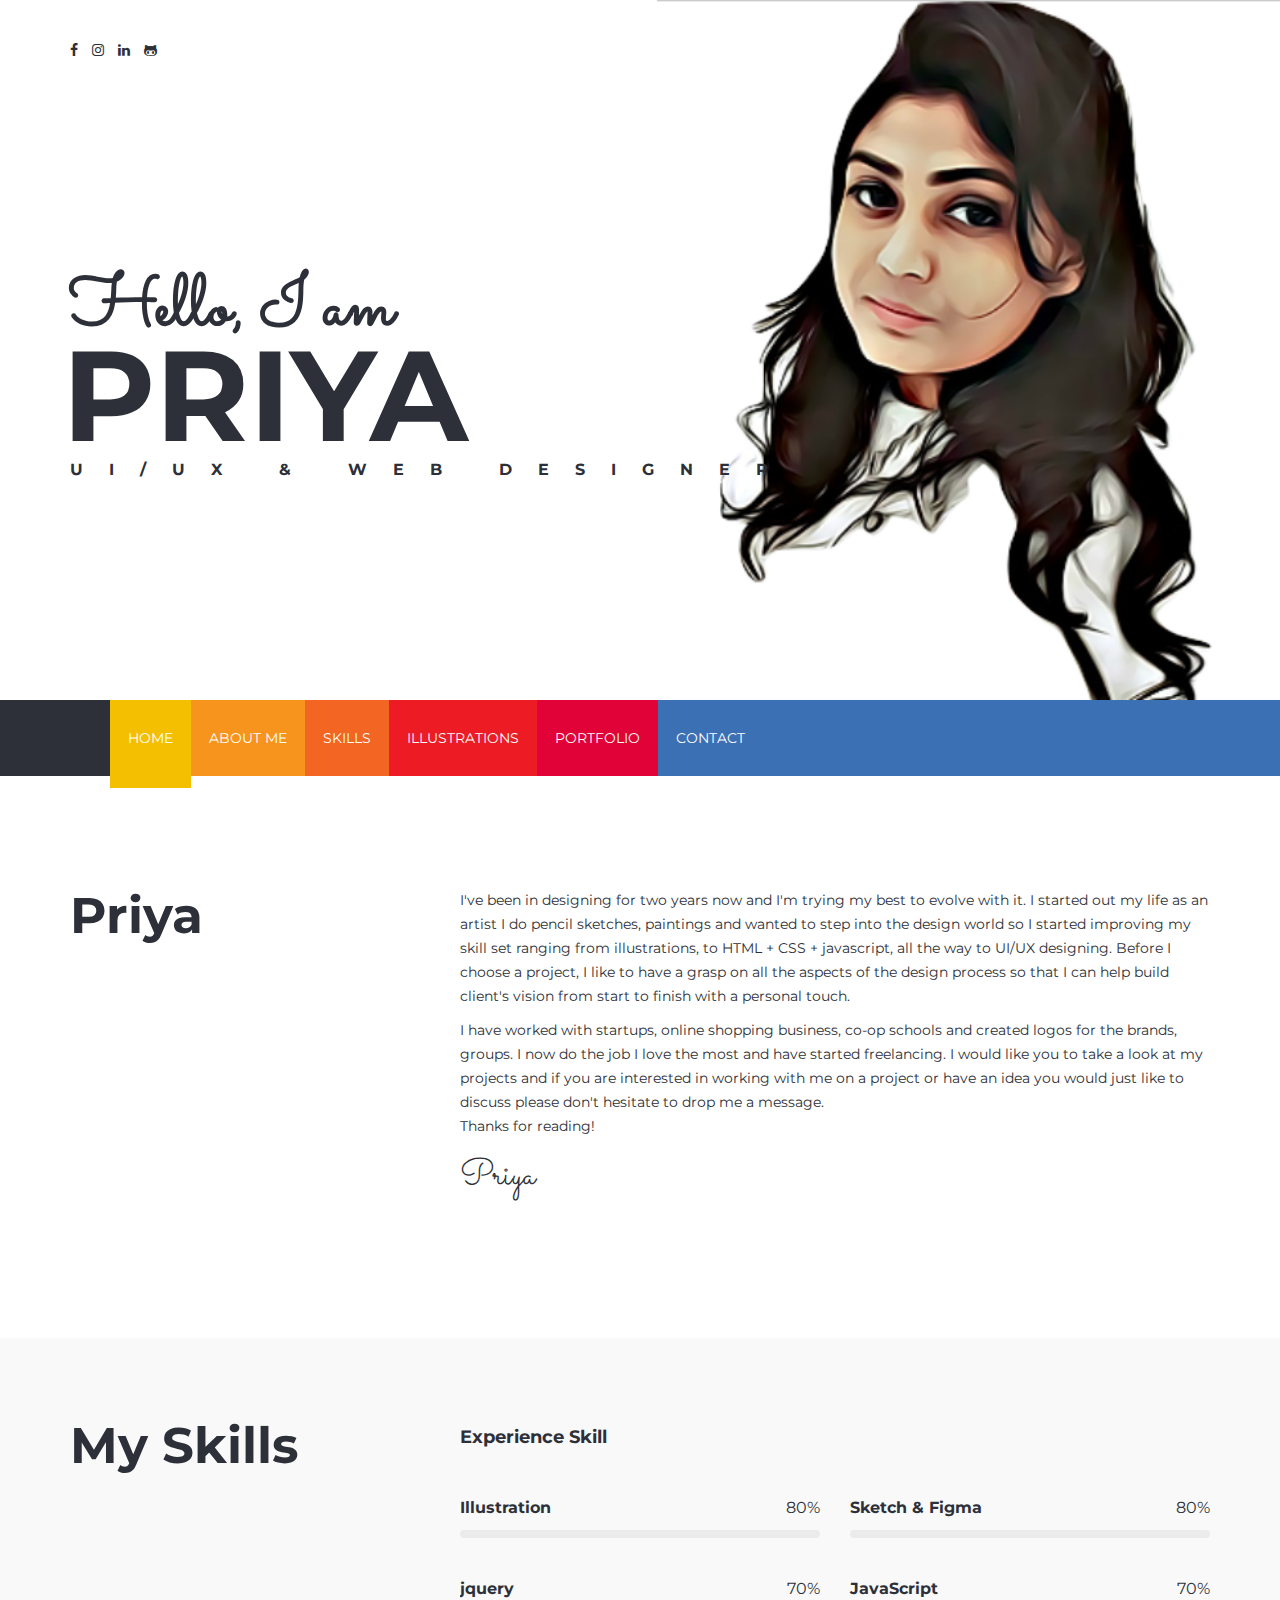
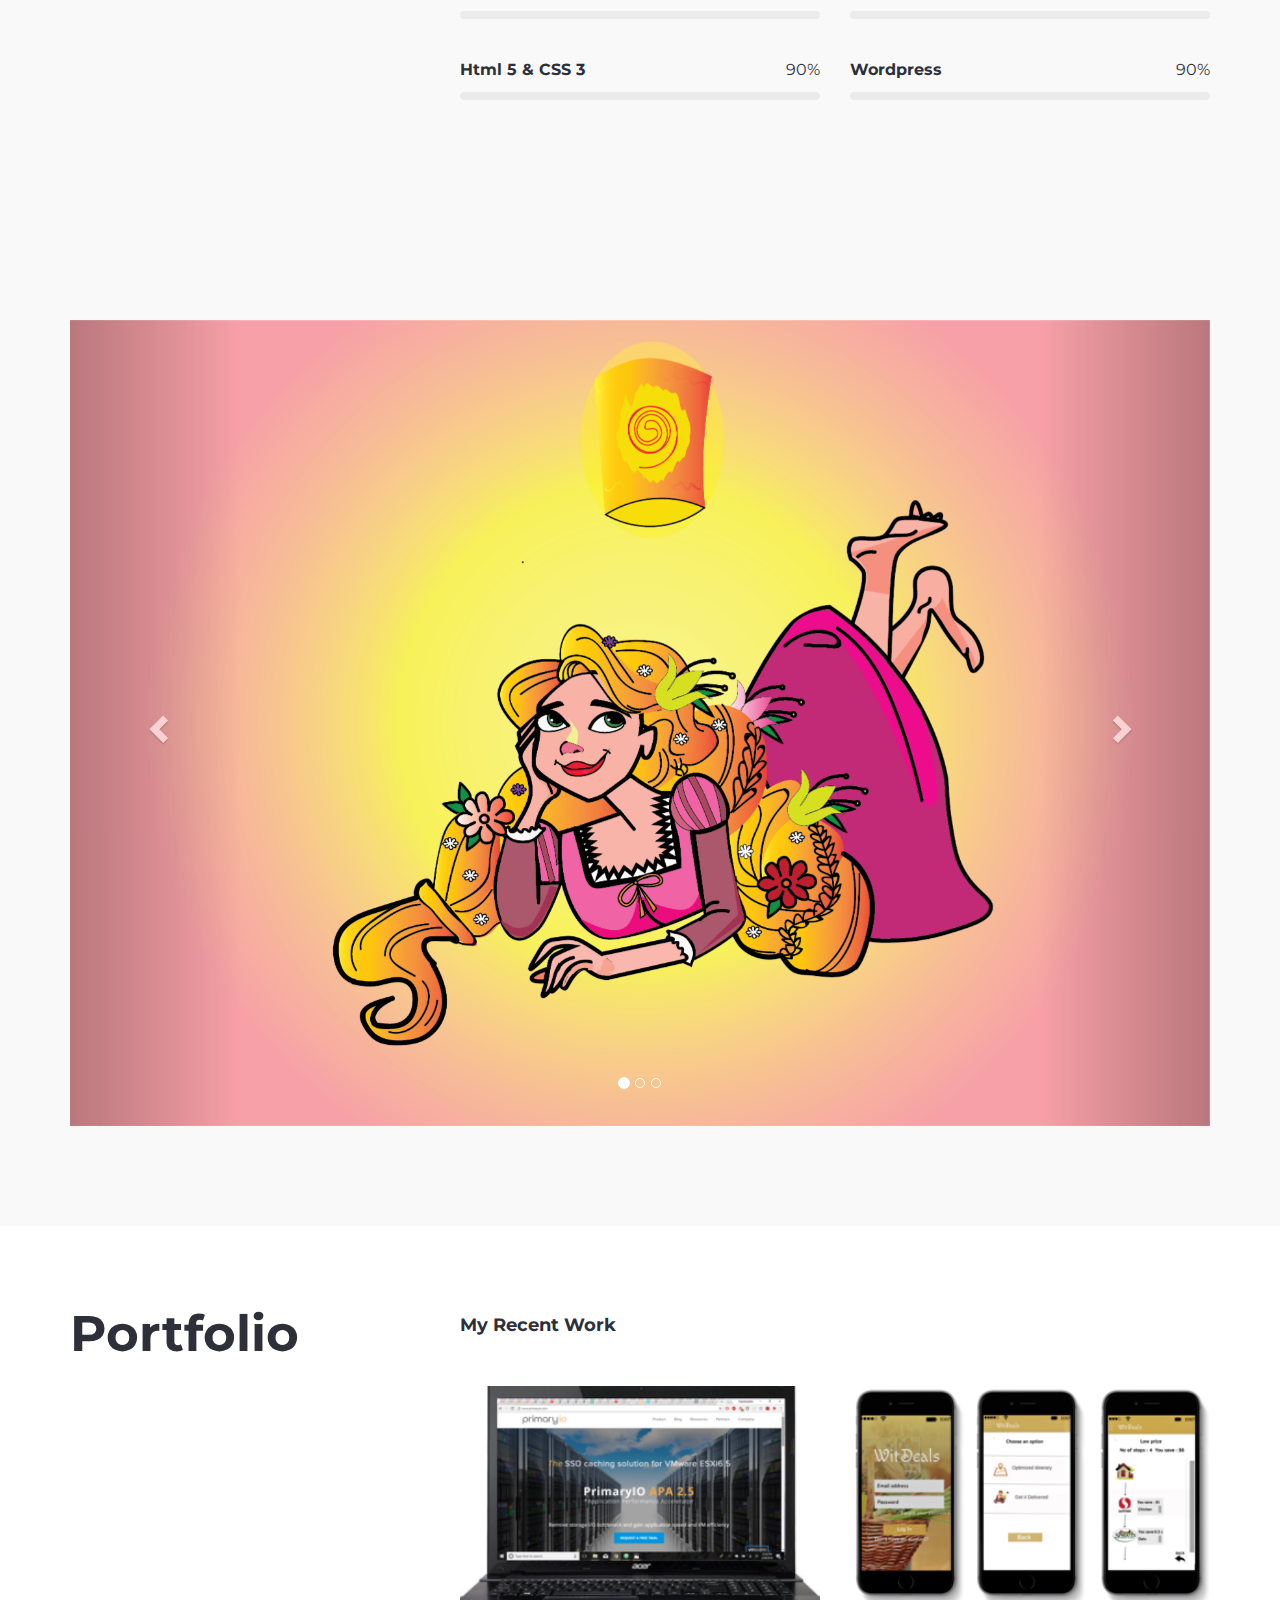
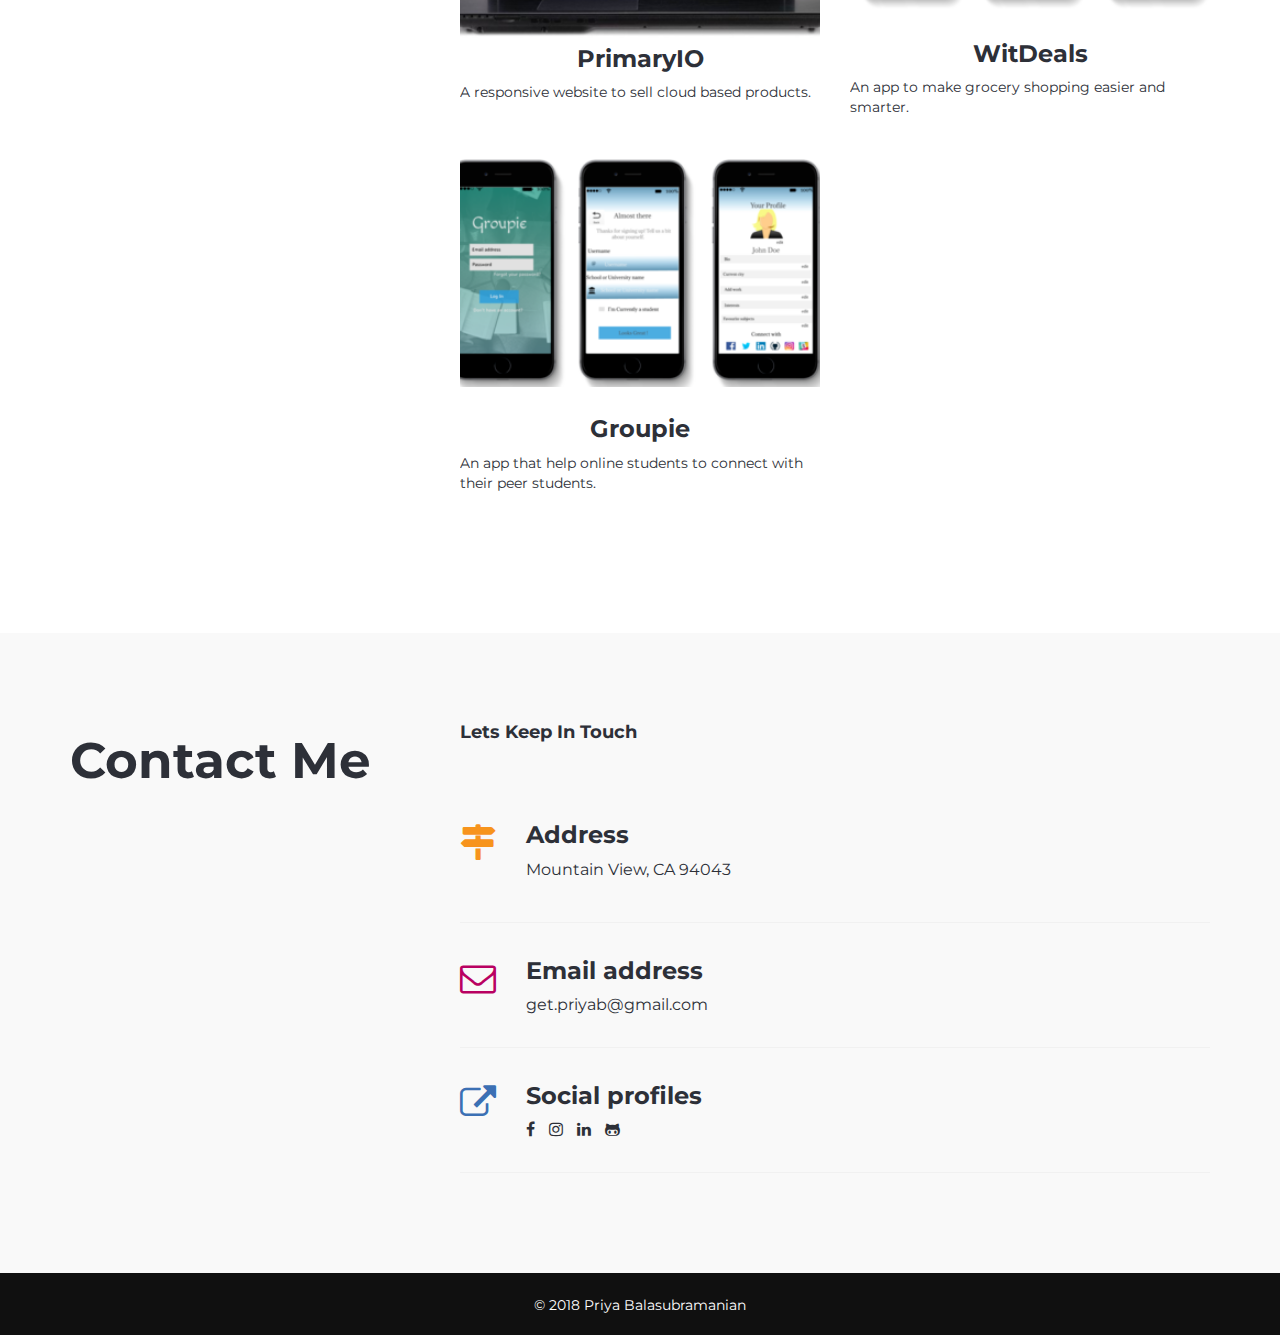
==== commit d29850e5: "edited" ====
--- a/index.html
+++ b/index.html
@@ -16,8 +16,10 @@
         <link rel="stylesheet" href="css/animate.css">
         <link rel="stylesheet" href="css/main.css">
         <link rel="stylesheet" href="css/responsive.css">
-        <script src="https://ajax.googleapis.com/ajax/libs/jquery/3.3.1/jquery.min.js"></script>
-        <script src="https://maxcdn.bootstrapcdn.com/bootstrap/3.3.7/js/bootstrap.min.js"></script>
+        <!--<link rel="stylesheet" href="https://maxcdn.bootstrapcdn.com/bootstrap/3.3.7/css/bootstrap.min.css">-->
+          <script src="https://ajax.googleapis.com/ajax/libs/jquery/3.3.1/jquery.min.js"></script>
+          <script src="https://maxcdn.bootstrapcdn.com/bootstrap/3.3.7/js/bootstrap.min.js"></script>
+
         <!-- Fonts -->
         <link href="https://fonts.googleapis.com/css?family=Montserrat:400,700|Sacramento" rel="stylesheet">
 
@@ -82,11 +84,11 @@
                                     <li class=" scroll current"><a href="#home-banner">Home</a></li>
                                     <li class="scroll"><a href="#about">About Me</a></li>
                                      <li class="scroll"><a href="#skill">Skills</a></li>
-                                     <li class="scroll"><a href="#exprience">Experience</a></li>
-                                     <li class="scroll"><a href="#education">Education</a></li>
+                                      <li class="scroll"><a href="#illustrations">Illustrations</a></li>
                                      <li class="scroll"><a href="#portfolio">Portfolio</a></li>
                                      <li class="scroll"><a href="#contact">Contact</a></li>
-                                    <li><a href="index-two.html#illustrations">Illustrations</a></li>
+
+
                                      <!--<li class="scroll"><a href="#blog">Blog</a></li>-->
                                 </ul>
                             </nav>
@@ -123,21 +125,7 @@
                                 <p><span>Date of Birth:</span> Sep 27, 1989</p>
                                 <p><span>Address:</span> 511 Thompson ave, Mountain View, CA 94043</p>
                             </address>-->
-                            <ul class="achievement">
-                                <li class="achievement-info">
-                                    <span class="counter">3</span>
-                                    <h4>Projects completed</h4>
-                                </li>
-
-                                <li class="achievement-info">
-                                    <span class="counter counter2">3</span>
-                                    <h4>Happy Clients</h4>
-                                </li>
-                                <li class="achievement-info">
-                                    <span class="counter counter3">2</span>
-                                    <h4>Running Projects</h4>
-                                </li>
-                            </ul>
+
                         </div>
                     </div><!-- row -->
                 </div><!-- container -->
@@ -154,7 +142,7 @@
                         <div class="col-sm-8">
                             <div class="section-content">
                                 <div class="text-info">
-                                    <h4>Software Skills</h4>
+                                    <h4>Experience Skill</h4>
 
                                 </div>
                                 <div class="progress-content">
@@ -220,416 +208,6 @@
                 </div><!-- container -->
             </div><!-- skill section -->
 
-            <div id="exprience" class="exprience-section section-padding">
-                <div class="container">
-                    <div class="row">
-                        <div class="col-sm-4">
-                            <div class="section-title">
-                                <h1>Experience</h1>
-                            </div>
-                        </div>
-                        <div class="col-sm-8">
-                            <!--<div class="text-info">
-                                <h4>1 year Exprience</h4>
-                                <p>Started working on projects in 2016.</p>
-                            </div>-->
-                            <div class="exprience">
-                                <div class="exprience-image">
-                                    <img class="img-responsive" src="images/exprience/1.jpg" alt="Image">
-                                </div>
-                                <div class="exprience-info">
-                                    <h3>Web Designer and Illustrator</h3>
-                                    <h4> DE BELLEZZA</h4>
-                                    <h5>January, 2018 - Present </h5>
-                                    <p>Working on design, development and hosting a full website from scratch for a online shopping business</p>
-                                </div>
-                            </div>
-                            <hr>
-                            <div class="exprience">
-                                <div class="exprience-image">
-                                    <img class="img-responsive" src="images/exprience/2.png" alt="Image">
-                                </div>
-                                <div class="exprience-info">
-                                    <h3>Web Admin</h3>
-                                    <h4>Mountain view parent nursery school</h4>
-                                    <h5>October, 2017 - January, 2018 </h5>
-                                    <p>Performed design, layout changes and updates based on the client’s needs.</p>
-                                </div>
-                            </div>
-                            <hr>
-                            <div class="exprience">
-                                <div class="exprience-image">
-                                    <img class="img-responsive" src="images/exprience/3.png" alt="Image">
-                                </div>
-                                <div class="exprience-info">
-                                    <h3>Interaction Designer</h3>
-                                    <h4>Wit Deals app</h4>
-                                    <h5>November, 2017 - December, 2017 </h5>
-                                    <p>Created a prototype for an iphone pp using Figma (sketching tool) by user interface development flow.</p>
-                                </div>
-                            </div>
-                            <hr>
-                            <div class="exprience">
-                                <div class="exprience-image">
-                                    <img class="img-responsive" src="images/exprience/4.jpg" alt="Image">
-                                </div>
-                                <div class="exprience-info">
-                                    <h3>Web Developer</h3>
-                                    <h4>Primary io</h4>
-                                    <h5>August, 2017 - November, 2017 </h5>
-                                    <p>Designed, coded and delivered a landing page for PrimaryIO, a cloud based company. Used Bootstrap tools and Wordpress for design. </p>
-                                </div>
-                            </div>
-                            <hr>
-                            <div class="exprience">
-                                <div class="exprience-image">
-                                    <img class="img-responsive" src="images/exprience/5.jpg" alt="Image">
-                                </div>
-                                <div class="exprience-info">
-                                    <h3>Institutional Sales executive</h3>
-                                    <h4> Baroda Pioneer Mutual Funds</h4>
-                                    <h5>November, 2012 - September, 2013</h5>
-                                    <p>Managed investments for more than 15 corporations.Maintained client relationships and communicated with stakeholders on asset risks.</p>
-                                </div>
-                            </div>
-                        </div>
-                    </div><!-- row -->
-                </div><!-- container -->
-            </div><!-- exprience section -->
-
-            <div id="education" class="education-section bg-color section-padding">
-                <div class="container">
-                    <div class="row">
-                        <div class="col-sm-4">
-                            <div class="section-title">
-                                <h1>Education</h1>
-                            </div>
-                        </div>
-                        <div class="col-sm-8">
-                            <div class="section-content">
-                                <div class="text-info">
-
-
-                                </div>
-                                <div class="education-info">
-                                  <img class="img-responsive" src="images/education/4.jpg" alt="Image">
-
-                                    <h3>Coursera</h3>
-                                    <h5>User interface design specialization</h5>
-                                    <h6>2017</h6>
-                                    <p>Courses: Introduction to UI Design, User Research and Design, Prototyping and Design, Evaluating User Interface.</p>
-
-                                </div>
-                                <div class="education-info">
-                                    <img class="img-responsive" src="images/education/3.jpg" alt="Image">
-                                    <h3>Udacity</h3>
-                                    <h5>Front-end web development nanodegree</h5>
-                                    <h6>2016</h6>
-                                    <p> HTML, CSS, JavaScript, jquery, jasmine, Kncockout js </p>
-
-                                </div>
-                                <div class="education-info">
-                                    <img class="img-responsive" src="images/education/6.jpg" alt="Image">
-                                    <h3>Sastra University</h3>
-                                    <h6>June 2011</h6>
-                                    <p>Master of business administration - Marketing & Finance</p>
-
-                                </div>
-                                <hr>
-                                <div class="education-info">
-                                  <img class="img-responsive" src="images/education/7.jpg" alt="Image">
-                                    <h3>Madurai Kamaraj University</h3>
-
-                                    <h6>May 2006</h6>
-                                    <p>Bachelor of science - Computer Science</p>
-
-                                </div>
-                                <hr>
-
-                            </div>
-                        </div>
-                    </div><!-- row -->
-                </div><!-- container -->
-            </div><!-- education section -->
-
-            <div id="portfolio" class="portfolio-section section-padding">
-                <div class="container">
-                    <div class="row">
-                        <div class="col-sm-4">
-                            <div class="section-title">
-                                <h1>Portfolio</h1>
-                            </div>
-                        </div>
-                        <div class="col-sm-8">
-                            <div class="text-info">
-                                <h4>My Recent Work</h4>
-
-                            </div>
-                            <div class="portfolio-content">
-                                <div class="row">
-                                    <div class="col-sm-6 ">
-                                        <div class="portfolio-item zoom" >
-                                         <a href="primaryio.html" target="_blank"><img class="img-responsive" src="images/portfolio/10.png" alt="Image"> </a>
-
-                                         <div style="display: flex; justify-content: center;"> <a href="primaryio.html" target="_blank"><h3 >PrimaryIO</h3></a></div>
-                                          <p>A responsive website to sell cloud based products.</p>
-
-                                        </div>
-
-                                    </div>
-
-                                    <div class="col-sm-6">
-                                        <div class="portfolio-item zoom" >
-                                         <a href="witdeals.html" target="_blank"><img class="img-responsive" src="images/portfolio/11.png" alt="Image"> </a>
-                                        <br>
-                                         <div style="display: flex; justify-content: center;"> <a href="witdeals.html" target="_blank"><h3 >WitDeals</h3></a></div>
-                                          <p>An app to make grocery shopping easier and smarter.</p>
-
-                                        </div>
-
-                                    </div>
-
-                                    <div class="col-sm-6">
-                                        <div class="portfolio-item zoom">
-                                         <a href="groupstudy.html" target="_blank"><img class="img-responsive" src="images/portfolio/13.png" alt="Image"> </a>
-                                         <br>
-                                         <div style="display: flex; justify-content: center;"> <a href="groupstudy.html" target="_blank"><h3 >Groupie</h3></a></div>
-                                          <p>An app that help online students to connect with their peer students.</p>
-
-                                        </div>
-
-                                    </div>
-
-                                    <div class="col-sm-6">
-                                        <div class="portfolio-item zoom">
-                                         <img class="img-responsive" src="images/portfolio/12.png" alt="Image">
-
-                                         <div style="display: flex; justify-content: center;"><h3 >Comming soon</h3></div>
-
-
-                                        </div>
-
-                                    </div>
-
-
-
-
-                                  <!--  <div class="col-sm-6">
-                                        <div class="portfolio-item">
-                                            <img class="img-responsive" src="images/portfolio/15.png" alt="Image">
-                                            <div class="portfolio-overlay">
-                                                <div class="portfolio-info">
-                                                    <a href="images/portfolio/15.png"><i class="fa fa-camera-retro" aria-hidden="true"></i></a>
-                                                    <h3>PrimaryIO</h3>
-                                                    <p>Landing page</p>
-                                                </div>
-                                            </div>
-                                        </div>
-                                    </div>-->
-                                  <!--  <div class="col-sm-6">
-                                        <div class="portfolio-item">
-                                            <img class="img-responsive" src="images/portfolio/7.jpg" alt="Image">
-                                            <div class="portfolio-overlay">
-                                                <div class="portfolio-info">
-                                                    <a href="images/portfolio/7.jpg"><i class="fa fa-camera-retro" aria-hidden="true"></i></a>
-                                                    <h3>Book Cover</h3>
-                                                    <p>Print Design</p>
-                                                </div>
-                                            </div>
-                                        </div>
-                                    </div>-->
-                                    <!--<div class="col-sm-6">
-                                        <div class="portfolio-item">
-                                            <img class="img-responsive" src="images/portfolio/8.jpg" alt="Image">
-                                            <div class="portfolio-overlay">
-                                                <div class="portfolio-info">
-                                                    <a href="images/portfolio/8.jpg"><i class="fa fa-camera-retro" aria-hidden="true"></i></a>
-                                                    <h3>Book Cover</h3>
-                                                    <p>Print Design</p>
-                                                </div>
-                                            </div>
-                                        </div>
-                                    </div>-->
-                                </div>
-                            </div><!-- portfolio content -->
-                       </div>
-                    </div><!-- row -->
-                </div><!-- container -->
-            </div><!-- portfolio section -->
-
-            <div id="contact" class="contact-section bg-color section-padding">
-                <div class="container">
-                    <div class="row">
-                        <div class="col-sm-4">
-                            <div class="section-title">
-                                <h1>Contact Me</h1>
-                            </div>
-                        </div>
-                        <div class="col-sm-8">
-                            <div class="section-content">
-                                <div class="text-info">
-                                    <h4>Lets Keep In Touch</h4>
-
-                                </div>
-                                <div class="address">
-                                    <ul>
-                                        <li>
-                                            <div class="icons">
-                                                <i class="fa fa-map-signs" aria-hidden="true"></i>
-                                            </div>
-                                            <h3>Address</h3>
-                                            <p>Mountain View, CA 94043</p>
-                                        </li>
-                                      <!--  <li>
-                                            <div class="icons icons1">
-                                                <i class="fa fa-phone" aria-hidden="true"></i>
-                                            </div>
-                                            <h3>Mobile number</h3>
-                                            <p>734-548-0847</p>
-                                        </li>-->
-                                        <li>
-                                            <div class="icons icons2">
-                                                <i class="fa fa-envelope-o" aria-hidden="true"></i>
-                                            </div>
-                                            <h3>Email address</h3>
-                                            <a href="#">get.priyab@gmail.com</a>
-                                        </li>
-                                        <li>
-                                            <div class="icons icons3">
-                                                <i class="fa fa-external-link" aria-hidden="true"></i>
-                                            </div>
-                                            <h3>Social profiles</h3>
-                                            <ul class="social list-inline">
-                                              <li><a href="https://www.facebook.com/priyabalasubramaniann"><i class="fa fa-facebook" aria-hidden="true"></i></a></li>
-                                              <li><a href="https://www.instagram.com/p_r_i_y_a___/?hl=en"><i class="fa fa-instagram" aria-hidden="true"></i></a></li>
-                                              <li><a href="https://www.linkedin.com/in/priyadharshini-balasubramanian-b0767b140/"><i class="fa fa-linkedin" aria-hidden="true"></i></a></li>
-                                              <li><a href="https://github.com/priii"><i class="fa fa-github-alt" aria-hidden="true"></i></a></li>
-                                            </ul>
-                                        </li>
-                                    </ul>
-                                </div>
-
-                            </div>
-                        </div>
-                    </div><!-- row -->
-                </div><!-- container -->
-            </div><!-- contact section -->
-
-          <!--  <div id="blog" class="blog-section section-padding">
-                <div class="container">
-                    <div class="row">
-                        <div class="col-sm-4">
-                            <div class="section-title">
-                                <h1>Blog</h1>
-                            </div>
-                        </div>
-                        <div class="col-sm-8">
-                            <div class="text-info">
-                                <h4>My Painting Blog</h4>
-                                <p>Hello Everyone .. I’m a self taught artist I always had interest in pencil sketching and painting , recently started to replicate the painting and photographs that I like and I find that’s one of a several ways to learn the  brush strokes and color combinations. Hopefully someday I will do my own work. So this page is to mainly to display my artwork and get feedback, feel free to comment about my painting.</p>
-                            </div>
-                            <div class="row">
-                                <div class="col-sm-6">
-                                    <div class="entry-post">
-                                        <div class="entry-thumbnail">
-                                            <div class="thumbnail-oberlay"></div>
-                                            <img class="img-responsive" src="images/blog/t.jpg" alt="Image">
-                                        </div>
-                                        <div class="post-content">
-                                            <div class="time">
-                                                <a href="#">1 <span></span></a>
-                                            </div>
-                                            <div class="entry-title">
-                                               <h2><a href="blog-details-two.html">Tangled</a></h2>
-                                           </div>
-                                        </div>
-                                    </div>
-                                </div>
-                                <div class="col-sm-6">
-                                    <div class="entry-post">
-                                        <div class="entry-thumbnail">
-                                            <div class="thumbnail-oberlay"></div>
-                                            <img class="img-responsive" src="images/blog/h1.jpg" alt="Image">
-                                        </div>
-                                        <div class="post-content">
-                                            <div class="time time1">
-                                                <a href="#">2 <span></span></a>
-                                            </div>
-                                            <div class="entry-title">
-                                               <h2><a href="blog.html">Dashboard Design: 50+ Brilliant Examples and Resources</a></h2>
-                                           </div>
-                                        </div>
-                                    </div>
-                                </div>
-                                <div class="col-sm-6">
-                                    <div class="entry-post">
-                                        <div class="entry-thumbnail">
-                                            <div class="thumbnail-oberlay"></div>
-                                            <img class="img-responsive" src="images/blog/bud.jpg" alt="Image">
-                                        </div>
-                                        <div class="post-content">
-                                            <div class="time time2">
-                                                <a href="#">3 <span></span></a>
-                                            </div>
-                                            <div class="entry-title">
-                                               <h2><a href="blog.html">Dashboard Design: 50+ Brilliant Examples and Resources</a></h2>
-                                           </div>
-                                        </div>
-                                    </div>
-                                </div>
-                                <div class="col-sm-6">
-                                    <div class="entry-post">
-                                        <div class="entry-thumbnail">
-                                            <div class="thumbnail-oberlay"></div>
-                                            <img class="img-responsive" src="images/blog/rym.jpg" alt="Image">
-                                        </div>
-                                        <div class="post-content">
-                                            <div class="time time3">
-                                                <a href="#">4 <span></span></a>
-                                            </div>
-                                            <div class="entry-title">
-                                               <h2><a href="#">Dashboard Design: 50+ Brilliant Examples and Resources</a></h2>
-                                           </div>
-                                        </div>
-                                    </div>
-                                </div>
-                                <div class="col-sm-6">
-                                    <div class="entry-post">
-                                        <div class="entry-thumbnail">
-                                            <div class="thumbnail-oberlay"></div>
-                                            <img class="img-responsive" src="images/blog/5.jpg" alt="Image">
-                                        </div>
-                                        <div class="post-content">
-                                            <div class="time time4">
-                                                <a href="#">08 <span>feb</span></a>
-                                            </div>
-                                            <div class="entry-title">
-                                               <h2><a href="#">Dashboard Design: 50+ Brilliant Examples and Resources</a></h2>
-                                           </div>
-                                        </div>
-                                    </div>
-                                </div>
-                                <div class="col-sm-6">
-                                    <div class="entry-post">
-                                        <div class="entry-thumbnail">
-                                            <div class="thumbnail-oberlay"></div>
-                                            <img class="img-responsive" src="images/blog/6.jpg" alt="Image">
-                                        </div>
-                                        <div class="post-content">
-                                            <div class="time time5">
-                                                <a href="#">02 <span>feb</span></a>
-                                            </div>
-                                            <div class="entry-title">
-                                               <h2><a href="#">Dashboard Design: 50+ Brilliant Examples and Resources</a></h2>
-                                           </div>
-                                        </div>
-                                    </div>
-                                </div>
-                            </div>
-                        </div>
-                    </div>
-                </div>
-            </div>-->
             <div id="illustrations" class="profile-section  bg-color section-padding">
 
 
@@ -652,12 +230,9 @@
                    <div class="item">
                      <img src="images/up.png" alt="up disney" style="width:100%;">
                    </div>
-                   <div class="item">
-                     <img src="images/Arav.png" alt="livingroom" style="width:100%;">
-                   </div>
-                   <div class="item">
-                     <img src="images/cooking.png" alt="Cooking" style="width:100%;">
-                   </div>
+
+
+
 
                    <div class="item">
                      <img src="images/living room.png" alt="livingroom" style="width:100%;">
@@ -668,20 +243,35 @@
                    <div class="item">
                      <img src="images/makeup1.png" alt="livingroom" style="width:100%;">
                    </div>
-                   <div class="item">
-                     <img src="images/reading.png" alt="livingroom" style="width:100%;">
-                   </div>
+
                    <div class="item">
                      <img src="images/fashion.png" alt="livingroom" style="width:100%;">
                    </div>
-                   <div class="item">
-                     <img src="images/WLF.png" alt="livingroom" style="width:100%;">
-                   </div>
-                   <div class="item">
-                     <img src="images/aqua1.png" alt="livingroom" style="width:100%;">
-                   </div>
-                   <div class="item">
-                     <img src="images/uphouse.png" alt="livingroom" style="width:100%;">
+
+
+                   <div class="item">
+                     <img src="images/uphouse.png" alt="uphouse" style="width:100%;">
+                   </div>
+                   <div class="item">
+                     <img src="images/moana1.png" alt="moana" style="width:100%;">
+                   </div>
+                   <div class="item">
+                     <img src="images/Jacksparrow.png" alt="jacksparrow" style="width:100%;">
+                   </div>
+                   <div class="item">
+                     <img src="images/nightydance.png" alt="dancing" style="width:100%;">
+                   </div>
+                   <div class="item">
+                     <img src="images/wofashion.png" alt="fashion" style="width:100%;">
+                   </div>
+                   <div class="item">
+                     <img src="images/avatar.png" alt="avatar" style="width:100%;">
+                   </div>
+                   <div class="item">
+                     <img src="images/gym.png" alt="gym" style="width:100%;">
+                   </div>
+                   <div class="item">
+                     <img src="images/socialmedia.png" alt="socialmedia" style="width:100%;">
                    </div>
 
                  </div>
@@ -700,6 +290,281 @@
 
                    </div>
 
+
+
+            <div id="portfolio" class="portfolio-section section-padding">
+                <div class="container">
+                    <div class="row">
+                        <div class="col-sm-4">
+                            <div class="section-title">
+                                <h1>Portfolio</h1>
+                            </div>
+                        </div>
+                        <div class="col-sm-8">
+                            <div class="text-info">
+                                <h4>My Recent Work</h4>
+
+                            </div>
+                            <div class="portfolio-content">
+                                <div class="row">
+                                    <div class="col-sm-6 ">
+                                        <div class="portfolio-item zoom" >
+                                         <a href="primaryio.html" target="_blank"><img class="img-responsive" src="images/portfolio/10.png" alt="Image"> </a>
+
+                                         <div style="display: flex; justify-content: center;"> <a href="primaryio.html" target="_blank"><h3 >PrimaryIO</h3></a></div>
+                                          <p>A responsive website to sell cloud based products.</p>
+
+                                        </div>
+
+                                    </div>
+
+                                    <div class="col-sm-6">
+                                        <div class="portfolio-item zoom" >
+                                         <a href="witdeals.html" target="_blank"><img class="img-responsive" src="images/portfolio/11.png" alt="Image"> </a>
+                                        <br>
+                                         <div style="display: flex; justify-content: center;"> <a href="witdeals.html" target="_blank"><h3 >WitDeals</h3></a></div>
+                                          <p>An app to make grocery shopping easier and smarter.</p>
+
+                                        </div>
+
+                                    </div>
+
+                                    <div class="col-sm-6">
+                                        <div class="portfolio-item zoom">
+                                         <a href="groupstudy.html" target="_blank"><img class="img-responsive" src="images/portfolio/13.png" alt="Image"> </a>
+                                         <br>
+                                         <div style="display: flex; justify-content: center;"> <a href="groupstudy.html" target="_blank"><h3 >Groupie</h3></a></div>
+                                          <p>An app that help online students to connect with their peer students.</p>
+
+                                        </div>
+
+                                    </div>
+
+
+
+
+
+                                  <!--  <div class="col-sm-6">
+                                        <div class="portfolio-item">
+                                            <img class="img-responsive" src="images/portfolio/15.png" alt="Image">
+                                            <div class="portfolio-overlay">
+                                                <div class="portfolio-info">
+                                                    <a href="images/portfolio/15.png"><i class="fa fa-camera-retro" aria-hidden="true"></i></a>
+                                                    <h3>PrimaryIO</h3>
+                                                    <p>Landing page</p>
+                                                </div>
+                                            </div>
+                                        </div>
+                                    </div>-->
+                                  <!--  <div class="col-sm-6">
+                                        <div class="portfolio-item">
+                                            <img class="img-responsive" src="images/portfolio/7.jpg" alt="Image">
+                                            <div class="portfolio-overlay">
+                                                <div class="portfolio-info">
+                                                    <a href="images/portfolio/7.jpg"><i class="fa fa-camera-retro" aria-hidden="true"></i></a>
+                                                    <h3>Book Cover</h3>
+                                                    <p>Print Design</p>
+                                                </div>
+                                            </div>
+                                        </div>
+                                    </div>-->
+                                    <!--<div class="col-sm-6">
+                                        <div class="portfolio-item">
+                                            <img class="img-responsive" src="images/portfolio/8.jpg" alt="Image">
+                                            <div class="portfolio-overlay">
+                                                <div class="portfolio-info">
+                                                    <a href="images/portfolio/8.jpg"><i class="fa fa-camera-retro" aria-hidden="true"></i></a>
+                                                    <h3>Book Cover</h3>
+                                                    <p>Print Design</p>
+                                                </div>
+                                            </div>
+                                        </div>
+                                    </div>-->
+                                </div>
+                            </div><!-- portfolio content -->
+                       </div>
+                    </div><!-- row -->
+                </div><!-- container -->
+            </div><!-- portfolio section -->
+
+
+
+          <!--  <div id="blog" class="blog-section section-padding">
+                <div class="container">
+                    <div class="row">
+                        <div class="col-sm-4">
+                            <div class="section-title">
+                                <h1>Blog</h1>
+                            </div>
+                        </div>
+                        <div class="col-sm-8">
+                            <div class="text-info">
+                                <h4>My Painting Blog</h4>
+                                <p>Hello Everyone .. I’m a self taught artist I always had interest in pencil sketching and painting , recently started to replicate the painting and photographs that I like and I find that’s one of a several ways to learn the  brush strokes and color combinations. Hopefully someday I will do my own work. So this page is to mainly to display my artwork and get feedback, feel free to comment about my painting.</p>
+                            </div>
+                            <div class="row">
+                                <div class="col-sm-6">
+                                    <div class="entry-post">
+                                        <div class="entry-thumbnail">
+                                            <div class="thumbnail-oberlay"></div>
+                                            <img class="img-responsive" src="images/blog/t.jpg" alt="Image">
+                                        </div>
+                                        <div class="post-content">
+                                            <div class="time">
+                                                <a href="#">1 <span></span></a>
+                                            </div>
+                                            <div class="entry-title">
+                                               <h2><a href="blog-details-two.html">Tangled</a></h2>
+                                           </div>
+                                        </div>
+                                    </div>
+                                </div>
+                                <div class="col-sm-6">
+                                    <div class="entry-post">
+                                        <div class="entry-thumbnail">
+                                            <div class="thumbnail-oberlay"></div>
+                                            <img class="img-responsive" src="images/blog/h1.jpg" alt="Image">
+                                        </div>
+                                        <div class="post-content">
+                                            <div class="time time1">
+                                                <a href="#">2 <span></span></a>
+                                            </div>
+                                            <div class="entry-title">
+                                               <h2><a href="blog.html">Dashboard Design: 50+ Brilliant Examples and Resources</a></h2>
+                                           </div>
+                                        </div>
+                                    </div>
+                                </div>
+                                <div class="col-sm-6">
+                                    <div class="entry-post">
+                                        <div class="entry-thumbnail">
+                                            <div class="thumbnail-oberlay"></div>
+                                            <img class="img-responsive" src="images/blog/bud.jpg" alt="Image">
+                                        </div>
+                                        <div class="post-content">
+                                            <div class="time time2">
+                                                <a href="#">3 <span></span></a>
+                                            </div>
+                                            <div class="entry-title">
+                                               <h2><a href="blog.html">Dashboard Design: 50+ Brilliant Examples and Resources</a></h2>
+                                           </div>
+                                        </div>
+                                    </div>
+                                </div>
+                                <div class="col-sm-6">
+                                    <div class="entry-post">
+                                        <div class="entry-thumbnail">
+                                            <div class="thumbnail-oberlay"></div>
+                                            <img class="img-responsive" src="images/blog/rym.jpg" alt="Image">
+                                        </div>
+                                        <div class="post-content">
+                                            <div class="time time3">
+                                                <a href="#">4 <span></span></a>
+                                            </div>
+                                            <div class="entry-title">
+                                               <h2><a href="#">Dashboard Design: 50+ Brilliant Examples and Resources</a></h2>
+                                           </div>
+                                        </div>
+                                    </div>
+                                </div>
+                                <div class="col-sm-6">
+                                    <div class="entry-post">
+                                        <div class="entry-thumbnail">
+                                            <div class="thumbnail-oberlay"></div>
+                                            <img class="img-responsive" src="images/blog/5.jpg" alt="Image">
+                                        </div>
+                                        <div class="post-content">
+                                            <div class="time time4">
+                                                <a href="#">08 <span>feb</span></a>
+                                            </div>
+                                            <div class="entry-title">
+                                               <h2><a href="#">Dashboard Design: 50+ Brilliant Examples and Resources</a></h2>
+                                           </div>
+                                        </div>
+                                    </div>
+                                </div>
+                                <div class="col-sm-6">
+                                    <div class="entry-post">
+                                        <div class="entry-thumbnail">
+                                            <div class="thumbnail-oberlay"></div>
+                                            <img class="img-responsive" src="images/blog/6.jpg" alt="Image">
+                                        </div>
+                                        <div class="post-content">
+                                            <div class="time time5">
+                                                <a href="#">02 <span>feb</span></a>
+                                            </div>
+                                            <div class="entry-title">
+                                               <h2><a href="#">Dashboard Design: 50+ Brilliant Examples and Resources</a></h2>
+                                           </div>
+                                        </div>
+                                    </div>
+                                </div>
+                            </div>
+                        </div>
+                    </div>
+                </div>
+            </div>-->
+
+
+
+
+             <div id="contact" class="contact-section bg-color section-padding">
+                 <div class="container">
+                     <div class="row">
+                         <div class="col-sm-4">
+                             <div class="section-title">
+                                 <h1>Contact Me</h1>
+                             </div>
+                         </div>
+                         <div class="col-sm-8">
+                             <div class="section-content">
+                                 <div class="text-info">
+                                     <h4>Lets Keep In Touch</h4>
+
+                                 </div>
+                                 <div class="address">
+                                     <ul>
+                                         <li>
+                                             <div class="icons">
+                                                 <i class="fa fa-map-signs" aria-hidden="true"></i>
+                                             </div>
+                                             <h3>Address</h3>
+                                             <p>Mountain View, CA 94043</p>
+                                         </li>
+                                       <!--  <li>
+                                             <div class="icons icons1">
+                                                 <i class="fa fa-phone" aria-hidden="true"></i>
+                                             </div>
+                                             <h3>Mobile number</h3>
+                                             <p>734-548-0847</p>
+                                         </li>-->
+                                         <li>
+                                             <div class="icons icons2">
+                                                 <i class="fa fa-envelope-o" aria-hidden="true"></i>
+                                             </div>
+                                             <h3>Email address</h3>
+                                             <a href="#">get.priyab@gmail.com</a>
+                                         </li>
+                                         <li>
+                                             <div class="icons icons3">
+                                                 <i class="fa fa-external-link" aria-hidden="true"></i>
+                                             </div>
+                                             <h3>Social profiles</h3>
+                                             <ul class="social list-inline">
+                                               <li><a href="https://www.facebook.com/priyabalasubramaniann"><i class="fa fa-facebook" aria-hidden="true"></i></a></li>
+                                               <li><a href="https://www.instagram.com/p_r_i_y_a___/?hl=en"><i class="fa fa-instagram" aria-hidden="true"></i></a></li>
+                                               <li><a href="https://www.linkedin.com/in/priyadharshini-balasubramanian-b0767b140/"><i class="fa fa-linkedin" aria-hidden="true"></i></a></li>
+                                               <li><a href="https://github.com/priii"><i class="fa fa-github-alt" aria-hidden="true"></i></a></li>
+                                             </ul>
+                                         </li>
+                                     </ul>
+                                 </div>
+
+                             </div>
+                         </div>
+                     </div><!-- row -->
+                 </div><!-- container -->
+             </div><!-- contact section -->
             <div id="footer">
                 <div class="container text-center">
                     <div class="footer">
